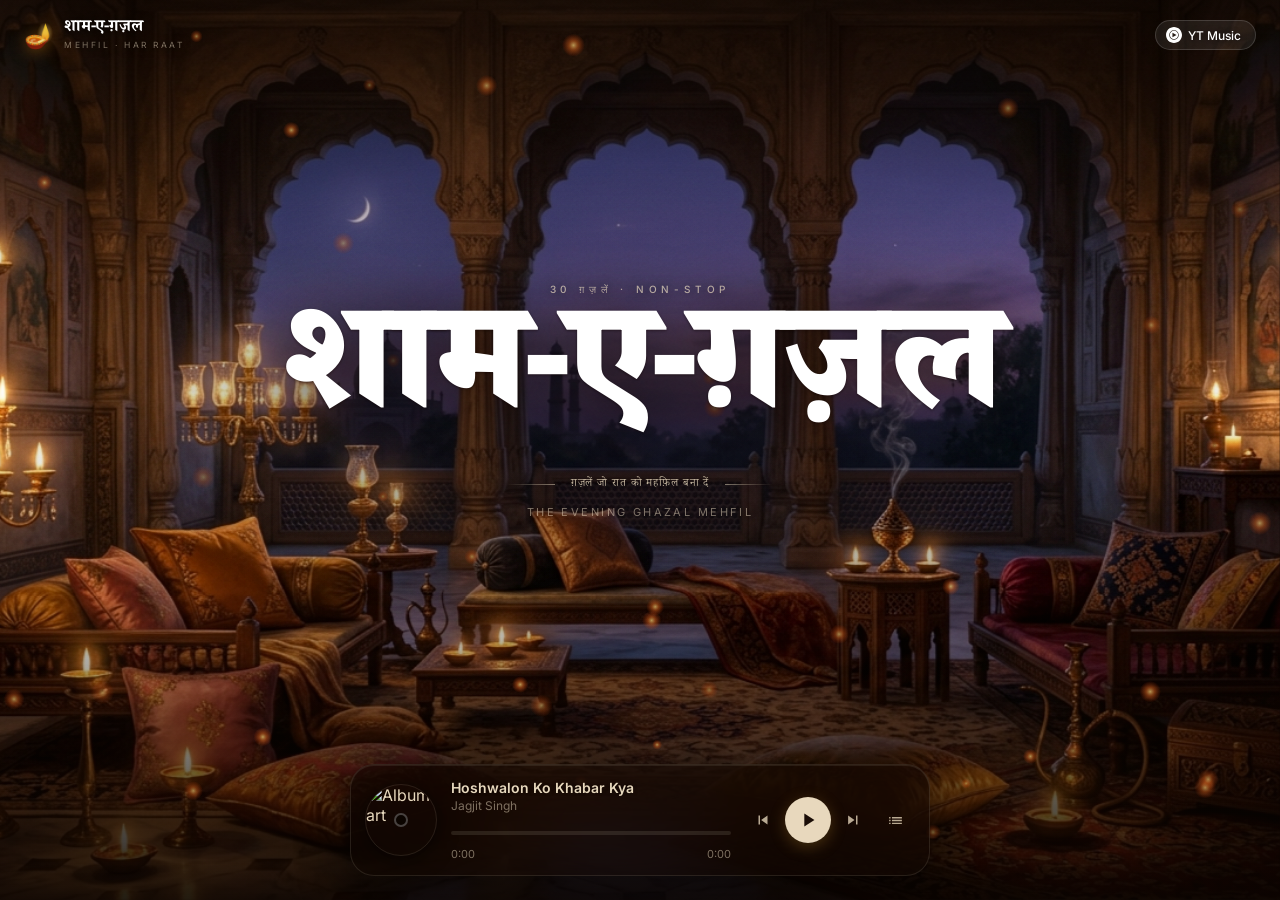
==== index.html @ 7f619c17 "first commit" ====
﻿<!DOCTYPE html>
<html lang="hi-IN" class="h-full">
<head>
  <meta charset="UTF-8" />
  <meta name="viewport" content="width=device-width, initial-scale=1.0" />
  <title>शाम-ए-ग़ज़ल — Ghazals That Turn the Night Into a Mehfil</title>
  <meta name="description" content="शाम-ए-ग़ज़ल — An intimate evening of ghazals by Jagjit Singh, Pankaj Udhas, Begum Akhtar, Nusrat Fateh Ali Khan and more. Free, no login, pure nostalgia." />
  <meta name="keywords" content="ghazal, hindi ghazal, jagjit singh, pankaj udhas, begum akhtar, nusrat fateh ali khan, hariharan, talat aziz, chitra singh, shaam e gazal, mehfil" />
  <meta name="robots" content="index, follow" />
  <meta property="og:title" content="शाम-ए-ग़ज़ल — Ghazals That Turn the Night Into a Mehfil" />
  <meta property="og:description" content="An intimate evening of ghazals by Jagjit Singh, Pankaj Udhas, Begum Akhtar, Nusrat Fateh Ali Khan and more." />
  <meta property="og:type" content="website" />
  <meta name="twitter:card" content="summary_large_image" />
  <link rel="preconnect" href="https://fonts.googleapis.com" />
  <link rel="preconnect" href="https://fonts.gstatic.com" crossorigin />
  <link href="https://fonts.googleapis.com/css2?family=Playfair+Display:ital,wght@0,400;0,700;0,900;1,400;1,700&family=Noto+Serif+Devanagari:wght@300;400;500;600;700;900&family=Inter:wght@300;400;500;600&display=swap" rel="stylesheet" />
  <link rel="stylesheet" href="style.css" />
</head>
<body>
  <div class="hero-bg" id="heroBg"></div>
  <svg class="grain-overlay" xmlns="http://www.w3.org/2000/svg" preserveAspectRatio="none" aria-hidden="true">
    <filter id="film-grain">
      <feTurbulence type="fractalNoise" baseFrequency="0.75" numOctaves="4" seed="12" stitchTiles="stitch" result="noise"/>
      <feColorMatrix in="noise" type="saturate" values="0" result="mono"/>
      <feComponentTransfer in="mono">
        <feFuncR type="discrete" tableValues="0.1 0.3 0.5 0.7 0.9"/>
        <feFuncG type="discrete" tableValues="0.1 0.3 0.5 0.7 0.9"/>
        <feFuncB type="discrete" tableValues="0.1 0.3 0.5 0.7 0.9"/>
      </feComponentTransfer>
    </filter>
    <rect width="100%" height="100%" filter="url(#film-grain)"/>
  </svg>
  <div class="vignette" aria-hidden="true"></div>
  <canvas id="diyas" aria-hidden="true"></canvas>

  <header class="site-header">
    <div class="header-left animate-rise">
      <div class="logo-icon" aria-hidden="true">🪔</div>
      <div class="logo-text">
        <span class="logo-title">शाम-ए-ग़ज़ल</span>
        <span class="logo-sub">mehfil · har raat</span>
      </div>
    </div>
    <div class="header-right animate-rise" style="animation-delay:100ms">
      <a href="https://music.youtube.com/search?q=gazal+hindi+songs" target="_blank" rel="noopener noreferrer" class="pill-btn" aria-label="Open on YouTube Music">
        <svg width="16" height="16" viewBox="0 0 24 24" fill="white" aria-hidden="true"><path d="M12 0C5.376 0 0 5.376 0 12s5.376 12 12 12 12-5.376 12-12S18.624 0 12 0zm0 19.104c-3.924 0-7.104-3.18-7.104-7.104S8.076 4.896 12 4.896s7.104 3.18 7.104 7.104-3.18 7.104-7.104 7.104zm0-13.332c-3.432 0-6.228 2.796-6.228 6.228S8.568 18.228 12 18.228s6.228-2.796 6.228-6.228S15.432 5.772 12 5.772zM9.684 15.54V8.46L15.816 12l-6.132 3.54z"/></svg>
        <span class="pill-label">YT Music</span>
      </a>
    </div>
  </header>

  <main class="hero-section" id="main">
    <div class="hero-content">
      <p class="track-badge animate-rise" style="animation-delay:160ms" id="trackBadge">30 ग़ज़लें · non-stop</p>
      <h1 class="hero-title animate-rise" style="animation-delay:260ms">शाम-ए-ग़ज़ल</h1>
      <div class="hero-divider animate-rise" style="animation-delay:360ms" aria-hidden="true">
        <span class="divider-line"></span>
        <span class="divider-text">ग़ज़लें जो रात को महफ़िल बना दें</span>
        <span class="divider-line"></span>
      </div>
      <p class="hero-sub animate-rise" style="animation-delay:440ms">The Evening Ghazal Mehfil</p>
    </div>
  </main>

  <div class="tracklist-panel" id="tracklistPanel" aria-hidden="true">
    <div class="tracklist-inner">
      <div class="tracklist-header">
        <p class="tracklist-title">ग़ज़लें</p>
        <p class="tracklist-count" id="tracklistCount">30 tracks</p>
      </div>
      <ul class="tracklist" id="tracklist" role="listbox" aria-label="Ghazal playlist"></ul>
    </div>
  </div>

  <div class="player-wrap">
    <div class="player-card" id="playerCard">
      <div class="vinyl-wrap" id="vinylWrap">
        <div class="vinyl" id="vinyl">
          <img id="albumArt" src="" alt="Album art" class="vinyl-art" />
          <div class="vinyl-hole" aria-hidden="true"></div>
        </div>
      </div>
      <div class="track-info">
        <p class="track-name" id="trackName">Loading…</p>
        <p class="track-artist" id="trackArtist">—</p>
        <div class="seek-wrap">
          <div class="seek-bar" id="seekBar" role="slider" aria-label="Seek" aria-valuemin="0" aria-valuemax="100" aria-valuenow="0" tabindex="0">
            <div class="seek-track">
              <div class="seek-fill" id="seekFill" style="width:0%"></div>
            </div>
            <div class="seek-thumb" id="seekThumb" style="left:0%"></div>
          </div>
          <div class="seek-times">
            <span id="currentTime">0:00</span>
            <span id="totalTime">0:00</span>
          </div>
        </div>
      </div>
      <div class="controls">
        <button id="prevBtn" class="ctrl-btn sm" aria-label="Previous ghazal">
          <svg width="18" height="18" viewBox="0 0 24 24" fill="currentColor"><path d="M6 6h2v12H6zm3.5 6 8.5 6V6z"/></svg>
        </button>
        <button id="playBtn" class="ctrl-btn lg" aria-label="Play" aria-pressed="false">
          <svg id="playIcon" width="22" height="22" viewBox="0 0 24 24" fill="currentColor"><path d="M8 5v14l11-7z"/></svg>
          <svg id="pauseIcon" width="22" height="22" viewBox="0 0 24 24" fill="currentColor" style="display:none"><path d="M6 19h4V5H6zm8-14v14h4V5z"/></svg>
        </button>
        <button id="nextBtn" class="ctrl-btn sm" aria-label="Next ghazal">
          <svg width="18" height="18" viewBox="0 0 24 24" fill="currentColor"><path d="M16 6h2v12h-2zm-2 6L5.5 6v12z"/></svg>
        </button>
        <button id="listBtn" class="ctrl-btn sm list-btn" aria-label="Toggle tracklist" aria-expanded="false">
          <svg width="17" height="17" viewBox="0 0 24 24" fill="currentColor"><path d="M3 13h2v-2H3v2zm0 4h2v-2H3v2zm0-8h2V7H3v2zm4 4h14v-2H7v2zm0 4h14v-2H7v2zM7 7v2h14V7H7z"/></svg>
        </button>
      </div>
    </div>
  </div>

  <div id="ytPlayer" style="display:none;position:absolute;width:1px;height:1px;opacity:0;pointer-events:none;"></div>

  <script src="app.js"></script>
  <script>
    var tag = document.createElement('script');
    tag.src = "https://www.youtube.com/iframe_api";
    var firstScriptTag = document.getElementsByTagName('script')[0];
    firstScriptTag.parentNode.insertBefore(tag, firstScriptTag);
  </script>
</body>
</html>
---- style.css ----
﻿/* ============================================================
   SHAAM-E-GAZAL — style.css
   A candlelit mehfil for ghazal lovers
   ============================================================ */

/* ── Root Tokens ─────────────────────────────────────────── */
:root {
  --dusk:        #100806;
  --dusk-mid:    #1a0d07;
  --amber:       #c8922a;
  --amber-soft:  rgba(200,146,42,0.85);
  --ember:       #e06820;
  --ember-glow:  rgba(224,104,32,0.6);
  --gold:        #f0c96a;
  --parchment:   rgba(245,230,200,0.9);
  --white-90:    rgba(255,240,210,0.90);
  --white-70:    rgba(255,240,210,0.70);
  --white-45:    rgba(255,240,210,0.45);
  --white-20:    rgba(255,240,210,0.20);
  --white-10:    rgba(255,240,210,0.10);
  --white-08:    rgba(255,240,210,0.08);
  --header-h:    72px;
  --player-h:    130px;
}

/* ── Reset ───────────────────────────────────────────────── */
*, *::before, *::after { box-sizing: border-box; margin: 0; padding: 0; }
html { height: 100%; font-size: 16px; -webkit-font-smoothing: antialiased; }
body {
  min-height: 100%;
  font-family: 'Inter', system-ui, sans-serif;
  background: var(--dusk);
  color: var(--white-90);
  overflow-x: hidden;
  overscroll-behavior: none;
}

/* ── Background & Layers ─────────────────────────────────── */
.hero-bg {
  position: fixed; inset: 0; z-index: -30;
  background: url('bg.jpg') center center / cover no-repeat;
  transition: background-image 0.8s ease;
}

.grain-overlay {
  position: fixed; inset: 0; z-index: -26;
  width: 100%; height: 100%;
  opacity: 0.09;
  mix-blend-mode: soft-light;
  pointer-events: none;
}

.vignette {
  position: fixed; inset: 0; z-index: -20;
  pointer-events: none;
  background:
    linear-gradient(to bottom, rgba(10,4,1,0.65) 0%, rgba(10,4,1,0) 35%),
    linear-gradient(to top,    rgba(10,4,1,0.90) 0%, rgba(10,4,1,0.30) 28%, rgba(10,4,1,0) 55%);
}

/* ── Diya Particle Canvas ────────────────────────────────── */
#diyas {
  position: fixed; inset: 0; z-index: -15;
  pointer-events: none;
}

/* ── Animations ─────────────────────────────────────────── */
@keyframes rise {
  from { opacity: 0; transform: translateY(18px); }
  to   { opacity: 1; transform: translateY(0); }
}
@keyframes spin {
  to { transform: rotate(360deg); }
}
@keyframes pulse-glow {
  0%, 100% { box-shadow: 0 0 0 0 var(--ember-glow); }
  50%       { box-shadow: 0 0 0 8px transparent; }
}
@keyframes beacon {
  0%, 100% { transform: scale(1); opacity: 0.7; }
  50%       { transform: scale(2.2); opacity: 0; }
}
@keyframes slide-up {
  from { transform: translateY(100%); opacity: 0; }
  to   { transform: translateY(0);    opacity: 1; }
}

.animate-rise {
  opacity: 0;
  animation: rise 0.7s cubic-bezier(0.22, 0.61, 0.36, 1) forwards;
}

/* ── Header ──────────────────────────────────────────────── */
.site-header {
  position: fixed;
  inset-inline: 0; top: 0;
  z-index: 30;
  display: flex;
  align-items: center;
  justify-content: space-between;
  gap: 12px;
  padding: 20px 24px;
  pointer-events: none;
}
.site-header > * { pointer-events: auto; }

.header-left {
  display: flex;
  align-items: center;
  gap: 10px;
}

.logo-icon {
  font-size: 24px;
  filter: drop-shadow(0 2px 8px rgba(200,120,20,0.6));
  animation: none;
}

.logo-text {
  display: flex;
  flex-direction: column;
  line-height: 1;
}

.logo-title {
  font-family: 'Noto Serif Devanagari', serif;
  font-size: 17px;
  font-weight: 700;
  color: #fff;
  text-shadow: 0 1px 10px rgba(10,4,1,0.9);
  letter-spacing: -0.01em;
}

.logo-sub {
  margin-top: 4px;
  font-size: 8.5px;
  font-weight: 400;
  letter-spacing: 0.3em;
  text-transform: uppercase;
  color: var(--white-45);
  text-shadow: 0 1px 10px rgba(10,4,1,0.9);
}

.header-right {
  display: flex;
  align-items: center;
  gap: 8px;
}

.pill-btn {
  display: inline-flex;
  align-items: center;
  gap: 6px;
  padding: 6px 14px 6px 10px;
  border-radius: 999px;
  font-size: 12px;
  font-weight: 500;
  color: #fff;
  text-decoration: none;
  background: rgba(255,255,255,0.08);
  border: 1px solid rgba(255,255,255,0.15);
  backdrop-filter: blur(12px);
  transition: opacity 0.2s, transform 0.15s;
  white-space: nowrap;
  text-shadow: 0 1px 6px rgba(10,4,1,0.6);
}
.pill-btn:hover  { opacity: 0.8; }
.pill-btn:active { transform: scale(0.95); }
.pill-label { display: none; }

@media (min-width: 480px) { .pill-label { display: inline; } }

/* ── Hero Section ────────────────────────────────────────── */
.hero-section {
  position: relative;
  min-height: 100dvh;
  display: flex;
  align-items: center;
  justify-content: center;
  padding: calc(var(--header-h) + 20px) 24px calc(var(--player-h) + 60px);
}

.hero-content {
  display: flex;
  flex-direction: column;
  align-items: center;
  text-align: center;
  position: relative;
}

/* Radial glow behind text */
.hero-content::before {
  content: '';
  position: absolute;
  inset: -50% -40%;
  background: radial-gradient(closest-side, rgba(10,4,1,0.55) 0%, rgba(10,4,1,0.30) 45%, transparent 100%);
  pointer-events: none;
  z-index: -1;
}

.track-badge {
  font-size: 10px;
  font-weight: 500;
  letter-spacing: 0.48em;
  text-transform: uppercase;
  color: var(--white-70);
  text-shadow: 0 1px 12px rgba(10,4,1,0.85);
}

.hero-title {
  font-family: 'Noto Serif Devanagari', serif;
  font-size: clamp(3.2rem, 13vw, 9.5rem);
  font-weight: 900;
  line-height: 0.92;
  letter-spacing: -0.02em;
  color: #fff;
  margin-top: 18px;
  text-shadow:
    0 2px 60px rgba(20,8,2,0.65),
    0 1px 3px rgba(20,8,2,0.5);
}

.hero-divider {
  display: flex;
  align-items: center;
  gap: 16px;
  margin-top: 22px;
}
.divider-line {
  display: block;
  width: 48px; height: 1px;
  background: linear-gradient(to right, transparent, var(--white-45));
}
.divider-line:last-child {
  background: linear-gradient(to left, transparent, var(--white-45));
}
.divider-text {
  font-family: 'Noto Serif Devanagari', serif;
  font-size: 11px;
  letter-spacing: 0.08em;
  color: var(--white-70);
  text-shadow: 0 1px 12px rgba(10,4,1,0.85);
  white-space: nowrap;
}

.hero-sub {
  margin-top: 12px;
  font-size: 11px;
  font-weight: 400;
  letter-spacing: 0.22em;
  text-transform: uppercase;
  color: var(--white-45);
  text-shadow: 0 1px 10px rgba(10,4,1,0.8);
}

/* ── Tracklist Panel ─────────────────────────────────────── */
.tracklist-panel {
  position: fixed;
  inset-inline: 0;
  bottom: calc(var(--player-h) + 16px);
  z-index: 20;
  display: flex;
  justify-content: center;
  padding: 0 12px;
  pointer-events: none;
  opacity: 0;
  transform: translateY(24px);
  transition: opacity 0.35s cubic-bezier(0.22,0.61,0.36,1),
              transform 0.35s cubic-bezier(0.22,0.61,0.36,1);
}
.tracklist-panel.open {
  opacity: 1;
  transform: translateY(0);
  pointer-events: auto;
}

.tracklist-inner {
  width: 100%;
  max-width: 600px;
  border-radius: 20px;
  background: rgba(16,8,4,0.70);
  border: 1px solid var(--white-10);
  backdrop-filter: blur(28px) saturate(1.5);
  box-shadow:
    0 -4px 60px rgba(0,0,0,0.55),
    inset 0 1px 0 rgba(255,255,255,0.06);
  overflow: hidden;
  max-height: min(50vh, 380px);
  display: flex;
  flex-direction: column;
}

.tracklist-header {
  display: flex;
  align-items: center;
  justify-content: space-between;
  padding: 14px 18px 10px;
  flex-shrink: 0;
}
.tracklist-title {
  font-family: 'Noto Serif Devanagari', serif;
  font-size: 14px;
  font-weight: 600;
  color: var(--amber);
}
.tracklist-count {
  font-size: 11px;
  color: var(--white-45);
  tabular-nums: all;
}

.tracklist {
  list-style: none;
  overflow-y: auto;
  padding: 0 8px 10px;
  scrollbar-width: thin;
  scrollbar-color: var(--white-10) transparent;
}
.tracklist::-webkit-scrollbar { width: 4px; }
.tracklist::-webkit-scrollbar-track { background: transparent; }
.tracklist::-webkit-scrollbar-thumb { background: var(--white-20); border-radius: 4px; }

.tracklist li button {
  width: 100%;
  display: flex;
  align-items: center;
  gap: 12px;
  padding: 9px 10px;
  border: none;
  background: transparent;
  cursor: pointer;
  border-radius: 12px;
  text-align: left;
  transition: background 0.18s;
  color: inherit;
}
.tracklist li button:hover { background: var(--white-08); }
.tracklist li button.active {
  background: rgba(200,146,42,0.12);
}

.tl-num {
  width: 24px;
  font-size: 11px;
  color: var(--white-45);
  tabular-nums: all;
  text-align: center;
  flex-shrink: 0;
}

.tl-bars {
  display: flex;
  align-items: flex-end;
  gap: 2px;
  height: 14px;
  width: 24px;
  justify-content: center;
  flex-shrink: 0;
}
.tl-bar {
  width: 3px;
  border-radius: 2px;
  background: var(--amber);
  transition: height 0.2s;
}

.tl-thumb {
  width: 42px; height: 42px;
  border-radius: 8px;
  object-fit: cover;
  flex-shrink: 0;
  ring: 1px solid var(--white-10);
  border: 1px solid var(--white-10);
}

.tl-info { flex: 1; min-width: 0; }
.tl-name {
  display: block;
  font-size: 13px;
  font-weight: 500;
  color: var(--white-90);
  white-space: nowrap;
  overflow: hidden;
  text-overflow: ellipsis;
  transition: color 0.2s;
}
.tl-artist {
  display: block;
  font-size: 11px;
  color: var(--white-45);
  white-space: nowrap;
  overflow: hidden;
  text-overflow: ellipsis;
  margin-top: 2px;
}
button.active .tl-name { color: var(--amber-soft); }

/* ── Player ──────────────────────────────────────────────── */
.player-wrap {
  position: fixed;
  inset-inline: 0; bottom: 0;
  z-index: 25;
  display: flex;
  justify-content: center;
  padding: 0 12px 24px;
}

.player-card {
  width: 100%;
  max-width: 580px;
  display: flex;
  align-items: center;
  gap: 14px;
  padding: 14px 16px 14px 14px;
  border-radius: 24px;
  background: rgba(16,8,4,0.55);
  border: 1px solid var(--white-10);
  backdrop-filter: blur(32px) saturate(1.6);
  box-shadow:
    0 8px 48px rgba(0,0,0,0.55),
    inset 0 1px 0 rgba(255,240,210,0.08);
}

/* ── Vinyl ───────────────────────────────────────────────── */
.vinyl-wrap {
  flex-shrink: 0;
  width: 72px; height: 72px;
  position: relative;
}
.vinyl {
  width: 100%; height: 100%;
  border-radius: 50%;
  overflow: hidden;
  box-shadow: 0 4px 20px rgba(0,0,0,0.6);
  border: 1px solid var(--white-10);
  animation: spin 10s linear infinite;
  animation-play-state: paused;
  position: relative;
}
.vinyl.playing { animation-play-state: running; }
.vinyl-art {
  width: 100%; height: 100%;
  object-fit: cover;
  display: block;
}
.vinyl-hole {
  position: absolute;
  inset: 50%; transform: translate(-50%,-50%);
  width: 14px; height: 14px;
  border-radius: 50%;
  background: rgba(10,4,1,0.75);
  border: 2px solid rgba(255,255,255,0.25);
  transform: translate(-50%,-50%);
}

/* ── Track Info ──────────────────────────────────────────── */
.track-info {
  flex: 1;
  min-width: 0;
}

.track-name {
  font-size: 14px;
  font-weight: 600;
  color: var(--white-90);
  white-space: nowrap;
  overflow: hidden;
  text-overflow: ellipsis;
  text-shadow: 0 1px 4px rgba(0,0,0,0.4);
}

.track-artist {
  font-size: 12px;
  color: var(--white-45);
  margin-top: 2px;
  white-space: nowrap;
  overflow: hidden;
  text-overflow: ellipsis;
}

/* Seek bar */
.seek-wrap { margin-top: 10px; }
.seek-bar {
  position: relative;
  height: 20px;
  display: flex;
  align-items: center;
  cursor: pointer;
}
.seek-track {
  position: absolute;
  inset-inline: 0;
  height: 4px;
  border-radius: 4px;
  background: var(--white-10);
  overflow: hidden;
}
.seek-fill {
  height: 100%;
  border-radius: 4px;
  background: linear-gradient(to right, var(--amber), var(--gold));
  transition: width 0.3s linear;
}
.seek-thumb {
  position: absolute;
  top: 50%;
  transform: translate(-50%, -50%);
  width: 12px; height: 12px;
  border-radius: 50%;
  background: var(--gold);
  box-shadow: 0 0 6px var(--ember-glow);
  opacity: 0;
  transition: opacity 0.15s, left 0.3s linear;
  pointer-events: none;
}
.seek-bar:hover .seek-thumb,
.seek-bar:focus-visible .seek-thumb { opacity: 1; }
.seek-times {
  display: flex;
  justify-content: space-between;
  margin-top: 4px;
  font-size: 11px;
  color: var(--white-45);
  tabular-nums: all;
}

/* ── Controls ────────────────────────────────────────────── */
.controls {
  display: flex;
  align-items: center;
  gap: 4px;
  flex-shrink: 0;
}

.ctrl-btn {
  border: none;
  background: transparent;
  color: var(--white-70);
  cursor: pointer;
  display: grid;
  place-items: center;
  border-radius: 50%;
  transition: background 0.15s, color 0.15s, transform 0.12s;
  flex-shrink: 0;
}
.ctrl-btn:hover { background: var(--white-10); color: #fff; }
.ctrl-btn:active { transform: scale(0.91); }

.ctrl-btn.sm { width: 36px; height: 36px; }
.ctrl-btn.lg {
  width: 46px; height: 46px;
  background: var(--white-90);
  color: #1a0d07;
  box-shadow: 0 4px 16px rgba(200,146,42,0.30);
}
.ctrl-btn.lg:hover { background: #fff; }

.list-btn { margin-left: 2px; }

/* ── Scrollbar (global) ──────────────────────────────────── */
* { scrollbar-width: thin; scrollbar-color: var(--white-10) transparent; }
*::-webkit-scrollbar { width: 4px; height: 4px; }
*::-webkit-scrollbar-thumb { background: var(--white-20); border-radius: 4px; }

/* ── Focus Styles ────────────────────────────────────────── */
:focus-visible {
  outline: 2px solid var(--amber);
  outline-offset: 2px;
}

/* ── Responsive ──────────────────────────────────────────── */
@media (max-width: 480px) {
  .hero-title { font-size: clamp(3rem, 18vw, 5.5rem); }
  .divider-text { font-size: 9.5px; letter-spacing: 0.04em; }
  .vinyl-wrap { width: 60px; height: 60px; }
  .player-card { padding: 10px 12px; gap: 10px; }
  .track-name { font-size: 13px; }
}
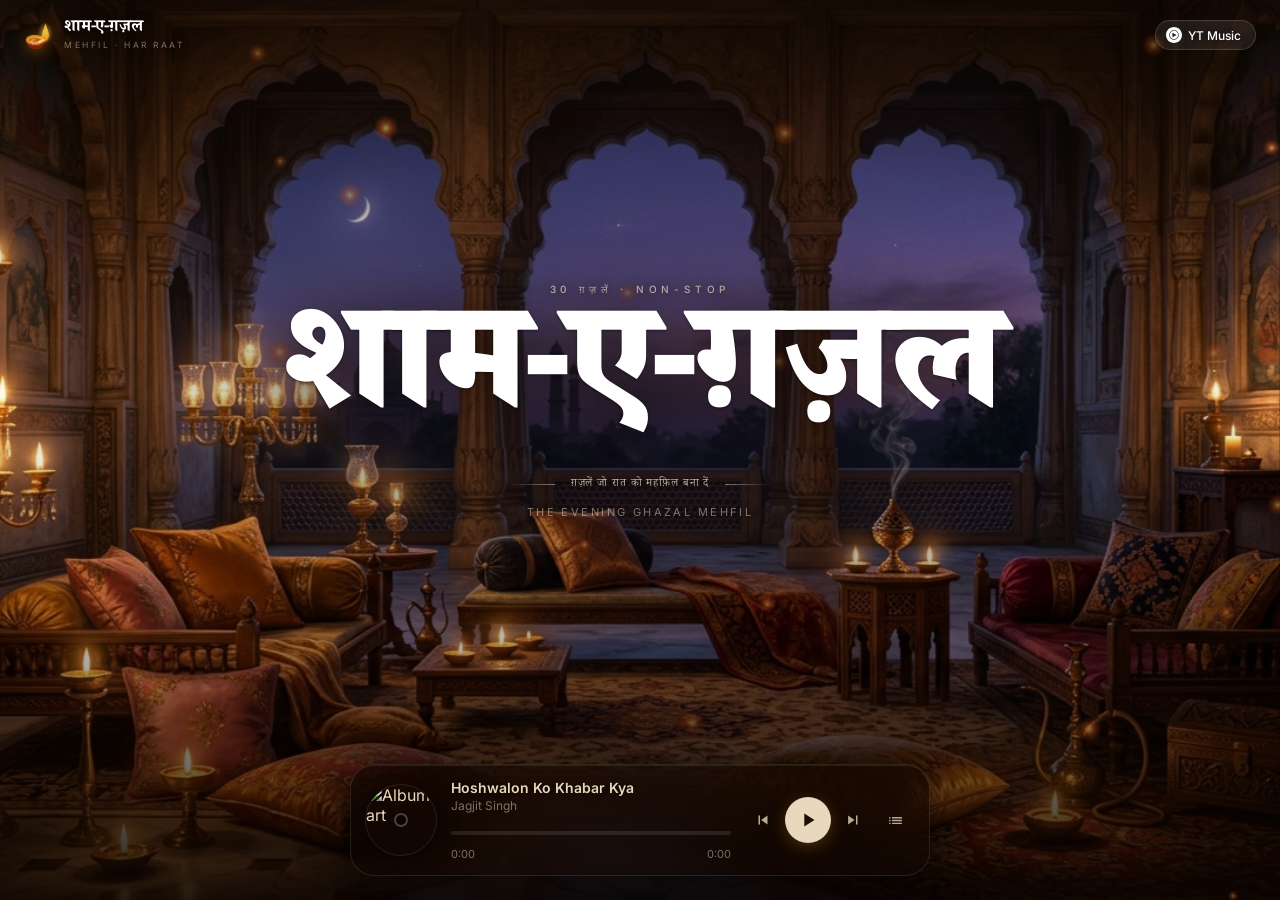
==== commit 1839ded0: "updated" ====
--- a/index.html
+++ b/index.html
@@ -114,7 +114,7 @@
     </div>
   </div>
 
-  <div id="ytPlayer" style="display:none;position:absolute;width:1px;height:1px;opacity:0;pointer-events:none;"></div>
+  <div id="ytPlayer" style="position:fixed;bottom:0;left:0;width:1px;height:1px;opacity:0;pointer-events:none;overflow:hidden;"></div>
 
   <script src="app.js"></script>
   <script>
@@ -125,3 +125,4 @@
   </script>
 </body>
 </html>
+
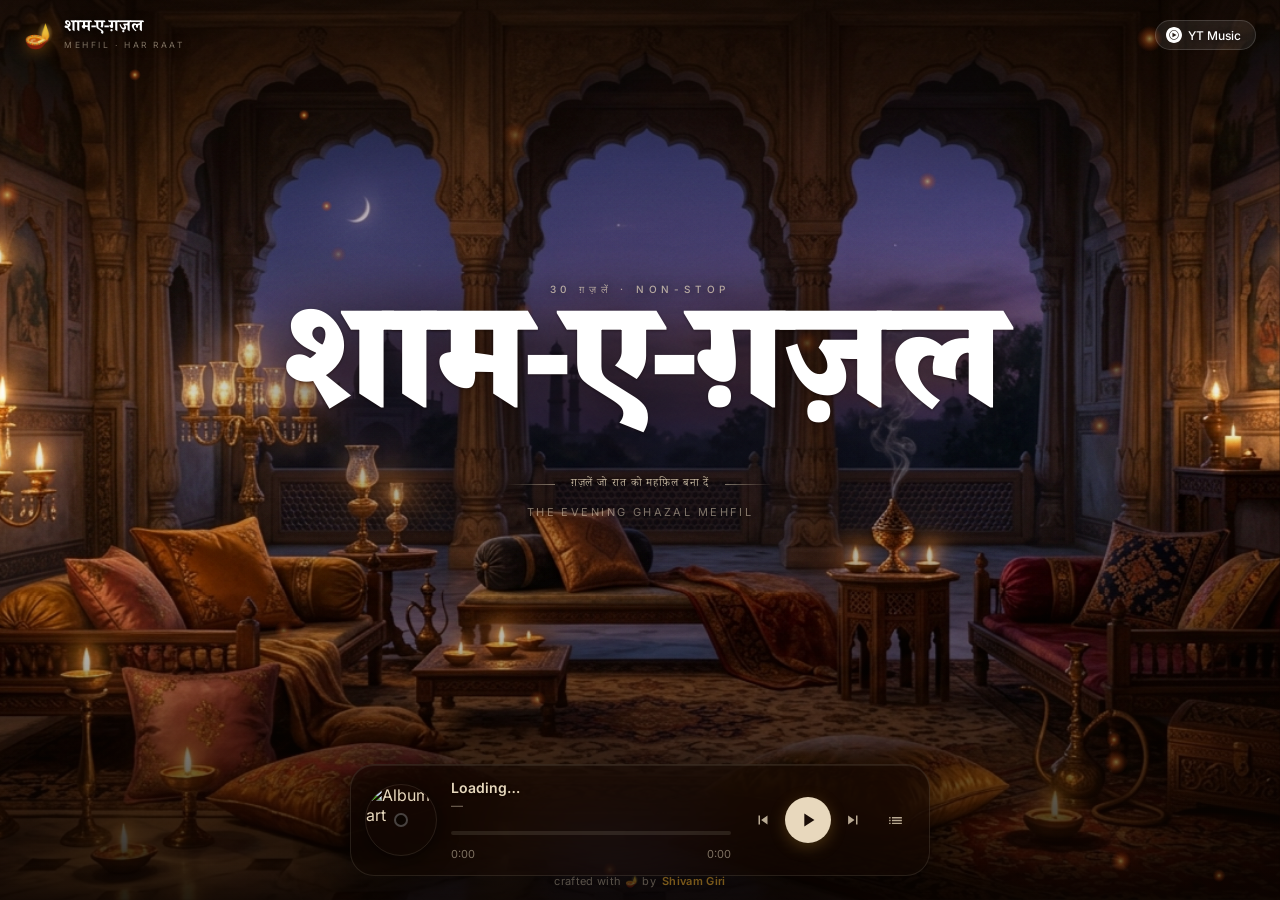
==== commit e9eb1617: "issue fixed" ====
--- a/index.html
+++ b/index.html
@@ -3,11 +3,11 @@
 <head>
   <meta charset="UTF-8" />
   <meta name="viewport" content="width=device-width, initial-scale=1.0" />
-  <title>शाम-ए-ग़ज़ल — Ghazals That Turn the Night Into a Mehfil</title>
-  <meta name="description" content="शाम-ए-ग़ज़ल — An intimate evening of ghazals by Jagjit Singh, Pankaj Udhas, Begum Akhtar, Nusrat Fateh Ali Khan and more. Free, no login, pure nostalgia." />
+  <title>Shaam-e-Gazal - Ghazals That Turn the Night Into a Mehfil</title>
+  <meta name="description" content="Shaam-e-Gazal - An intimate evening of ghazals by Jagjit Singh, Pankaj Udhas, Begum Akhtar, Nusrat Fateh Ali Khan and more. Free, no login, pure nostalgia." />
   <meta name="keywords" content="ghazal, hindi ghazal, jagjit singh, pankaj udhas, begum akhtar, nusrat fateh ali khan, hariharan, talat aziz, chitra singh, shaam e gazal, mehfil" />
   <meta name="robots" content="index, follow" />
-  <meta property="og:title" content="शाम-ए-ग़ज़ल — Ghazals That Turn the Night Into a Mehfil" />
+  <meta property="og:title" content="Shaam-e-Gazal - Ghazals That Turn the Night Into a Mehfil" />
   <meta property="og:description" content="An intimate evening of ghazals by Jagjit Singh, Pankaj Udhas, Begum Akhtar, Nusrat Fateh Ali Khan and more." />
   <meta property="og:type" content="website" />
   <meta name="twitter:card" content="summary_large_image" />
@@ -114,15 +114,27 @@
     </div>
   </div>
 
-  <div id="ytPlayer" style="position:fixed;bottom:0;left:0;width:1px;height:1px;opacity:0;pointer-events:none;overflow:hidden;"></div>
+  <!--
+    ytPlayer: must NOT be display:none (YouTube won't mount).
+    Use a real size hidden off-screen. 200x112 = standard 16:9 minimum.
+  -->
+  <div
+    id="ytPlayer"
+    style="position:fixed;top:-9999px;left:-9999px;width:200px;height:112px;pointer-events:none;"
+    aria-hidden="true"
+  ></div>
 
+  <!-- Creator credit -->
+  <footer class="creator-footer" aria-label="Creator credit">
+    <span>crafted with 🪔 by</span>
+    <a href="https://github.com/shivam-giri" target="_blank" rel="noopener noreferrer" class="creator-name">Shivam Giri</a>
+  </footer>
+  <!-- Load app.js first so onYouTubeIframeAPIReady is defined BEFORE YouTube API fires -->
   <script src="app.js"></script>
-  <script>
-    var tag = document.createElement('script');
-    tag.src = "https://www.youtube.com/iframe_api";
-    var firstScriptTag = document.getElementsByTagName('script')[0];
-    firstScriptTag.parentNode.insertBefore(tag, firstScriptTag);
-  </script>
+  <!-- YouTube API loads last — callback already defined above -->
+  <script src="https://www.youtube.com/iframe_api"></script>
 </body>
 </html>
 
+
+
--- a/style.css
+++ b/style.css
@@ -576,3 +576,34 @@
   .player-card { padding: 10px 12px; gap: 10px; }
   .track-name { font-size: 13px; }
 }
+
+/* ── Creator Footer ──────────────────────────────────────── */
+.creator-footer {
+  position: fixed;
+  bottom: 12px;
+  left: 50%;
+  transform: translateX(-50%);
+  z-index: 15;
+  display: flex;
+  align-items: center;
+  gap: 6px;
+  font-size: 11px;
+  color: var(--white-45);
+  white-space: nowrap;
+  pointer-events: none;
+  letter-spacing: 0.03em;
+  text-shadow: 0 1px 6px rgba(0,0,0,0.6);
+  /* sits above bg, below player */
+}
+
+.creator-name {
+  font-weight: 600;
+  color: var(--amber-soft);
+  text-decoration: none;
+  pointer-events: auto;
+  transition: color 0.2s, opacity 0.2s;
+}
+.creator-name:hover {
+  color: var(--gold);
+  opacity: 1;
+}
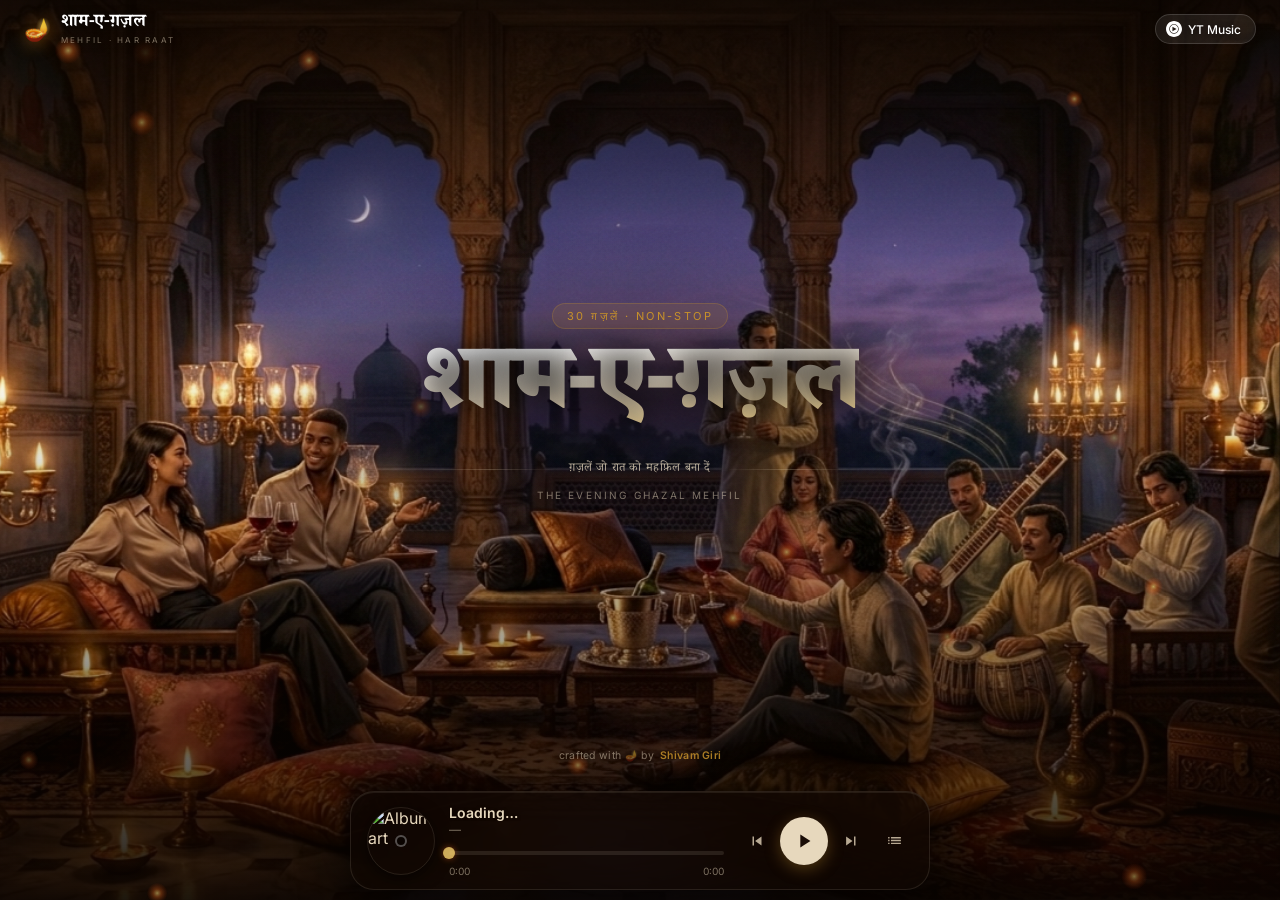
==== commit 55e0e1e8: "mobile frinedly" ====
--- a/index.html
+++ b/index.html
@@ -2,7 +2,7 @@
 <html lang="hi-IN" class="h-full">
 <head>
   <meta charset="UTF-8" />
-  <meta name="viewport" content="width=device-width, initial-scale=1.0" />
+  <meta name="viewport" content="width=device-width, initial-scale=1.0, viewport-fit=cover" />
   <title>Shaam-e-Gazal - Ghazals That Turn the Night Into a Mehfil</title>
   <meta name="description" content="Shaam-e-Gazal - An intimate evening of ghazals by Jagjit Singh, Pankaj Udhas, Begum Akhtar, Nusrat Fateh Ali Khan and more. Free, no login, pure nostalgia." />
   <meta name="keywords" content="ghazal, hindi ghazal, jagjit singh, pankaj udhas, begum akhtar, nusrat fateh ali khan, hariharan, talat aziz, chitra singh, shaam e gazal, mehfil" />
@@ -138,3 +138,4 @@
 
 
 
+
--- a/style.css
+++ b/style.css
@@ -1,6 +1,7 @@
 ﻿/* ============================================================
    SHAAM-E-GAZAL — style.css
    A candlelit mehfil for ghazal lovers
+   Mobile-First & Fully Responsive Design System
    ============================================================ */
 
 /* ── Root Tokens ─────────────────────────────────────────── */
@@ -19,26 +20,45 @@
   --white-20:    rgba(255,240,210,0.20);
   --white-10:    rgba(255,240,210,0.10);
   --white-08:    rgba(255,240,210,0.08);
-  --header-h:    72px;
-  --player-h:    130px;
-}
-
-/* ── Reset ───────────────────────────────────────────────── */
-*, *::before, *::after { box-sizing: border-box; margin: 0; padding: 0; }
-html { height: 100%; font-size: 16px; -webkit-font-smoothing: antialiased; }
+
+  --header-h:    68px;
+  --player-h:    128px;
+
+  --safe-top:    env(safe-area-inset-top, 0px);
+  --safe-bottom: env(safe-area-inset-bottom, 0px);
+  --safe-left:   env(safe-area-inset-left, 0px);
+  --safe-right:  env(safe-area-inset-right, 0px);
+}
+
+/* ── Reset & Base ────────────────────────────────────────── */
+*, *::before, *::after {
+  box-sizing: border-box;
+  margin: 0;
+  padding: 0;
+  -webkit-tap-highlight-color: transparent;
+}
+
+html {
+  height: 100%;
+  font-size: 16px;
+  -webkit-font-smoothing: antialiased;
+  -moz-osx-font-smoothing: grayscale;
+}
+
 body {
   min-height: 100%;
-  font-family: 'Inter', system-ui, sans-serif;
+  min-height: 100dvh;
+  font-family: 'Inter', system-ui, -apple-system, BlinkMacSystemFont, "Segoe UI", Roboto, sans-serif;
   background: var(--dusk);
   color: var(--white-90);
   overflow-x: hidden;
-  overscroll-behavior: none;
-}
-
-/* ── Background & Layers ─────────────────────────────────── */
+  overscroll-behavior-y: none;
+}
+
+/* ── Background & Atmospheric Layers ─────────────────────── */
 .hero-bg {
   position: fixed; inset: 0; z-index: -30;
-  background: url('bg.jpg') center center / cover no-repeat;
+  background: url('new-bg.png') center center / cover no-repeat;
   transition: background-image 0.8s ease;
 }
 
@@ -54,8 +74,8 @@
   position: fixed; inset: 0; z-index: -20;
   pointer-events: none;
   background:
-    linear-gradient(to bottom, rgba(10,4,1,0.65) 0%, rgba(10,4,1,0) 35%),
-    linear-gradient(to top,    rgba(10,4,1,0.90) 0%, rgba(10,4,1,0.30) 28%, rgba(10,4,1,0) 55%);
+    linear-gradient(to bottom, rgba(10,4,1,0.75) 0%, rgba(10,4,1,0) 35%),
+    linear-gradient(to top,    rgba(10,4,1,0.92) 0%, rgba(10,4,1,0.35) 30%, rgba(10,4,1,0) 60%);
 }
 
 /* ── Diya Particle Canvas ────────────────────────────────── */
@@ -64,7 +84,7 @@
   pointer-events: none;
 }
 
-/* ── Animations ─────────────────────────────────────────── */
+/* ── Keyframes ───────────────────────────────────────────── */
 @keyframes rise {
   from { opacity: 0; transform: translateY(18px); }
   to   { opacity: 1; transform: translateY(0); }
@@ -72,18 +92,6 @@
 @keyframes spin {
   to { transform: rotate(360deg); }
 }
-@keyframes pulse-glow {
-  0%, 100% { box-shadow: 0 0 0 0 var(--ember-glow); }
-  50%       { box-shadow: 0 0 0 8px transparent; }
-}
-@keyframes beacon {
-  0%, 100% { transform: scale(1); opacity: 0.7; }
-  50%       { transform: scale(2.2); opacity: 0; }
-}
-@keyframes slide-up {
-  from { transform: translateY(100%); opacity: 0; }
-  to   { transform: translateY(0);    opacity: 1; }
-}
 
 .animate-rise {
   opacity: 0;
@@ -93,13 +101,14 @@
 /* ── Header ──────────────────────────────────────────────── */
 .site-header {
   position: fixed;
-  inset-inline: 0; top: 0;
+  inset-inline: 0;
+  top: 0;
   z-index: 30;
   display: flex;
   align-items: center;
   justify-content: space-between;
   gap: 12px;
-  padding: 20px 24px;
+  padding: calc(14px + var(--safe-top)) calc(16px + var(--safe-right)) 12px calc(16px + var(--safe-left));
   pointer-events: none;
 }
 .site-header > * { pointer-events: auto; }
@@ -111,20 +120,19 @@
 }
 
 .logo-icon {
-  font-size: 24px;
+  font-size: 22px;
   filter: drop-shadow(0 2px 8px rgba(200,120,20,0.6));
-  animation: none;
 }
 
 .logo-text {
   display: flex;
   flex-direction: column;
-  line-height: 1;
+  line-height: 1.1;
 }
 
 .logo-title {
   font-family: 'Noto Serif Devanagari', serif;
-  font-size: 17px;
+  font-size: 16px;
   font-weight: 700;
   color: #fff;
   text-shadow: 0 1px 10px rgba(10,4,1,0.9);
@@ -132,10 +140,10 @@
 }
 
 .logo-sub {
-  margin-top: 4px;
-  font-size: 8.5px;
+  margin-top: 2px;
+  font-size: 8px;
   font-weight: 400;
-  letter-spacing: 0.3em;
+  letter-spacing: 0.28em;
   text-transform: uppercase;
   color: var(--white-45);
   text-shadow: 0 1px 10px rgba(10,4,1,0.9);
@@ -160,24 +168,31 @@
   background: rgba(255,255,255,0.08);
   border: 1px solid rgba(255,255,255,0.15);
   backdrop-filter: blur(12px);
+  -webkit-backdrop-filter: blur(12px);
   transition: opacity 0.2s, transform 0.15s;
   white-space: nowrap;
+  touch-action: manipulation;
   text-shadow: 0 1px 6px rgba(10,4,1,0.6);
 }
-.pill-btn:hover  { opacity: 0.8; }
+.pill-btn:hover  { opacity: 0.85; }
 .pill-btn:active { transform: scale(0.95); }
 .pill-label { display: none; }
 
-@media (min-width: 480px) { .pill-label { display: inline; } }
+@media (min-width: 480px) {
+  .pill-label { display: inline; }
+  .logo-title { font-size: 18px; }
+  .site-header { padding-inline: calc(24px + var(--safe-right)); }
+}
 
 /* ── Hero Section ────────────────────────────────────────── */
 .hero-section {
   position: relative;
+  min-height: 100vh;
   min-height: 100dvh;
   display: flex;
   align-items: center;
   justify-content: center;
-  padding: calc(var(--header-h) + 20px) 24px calc(var(--player-h) + 60px);
+  padding: calc(var(--header-h) + 12px + var(--safe-top)) 16px calc(var(--player-h) + 40px + var(--safe-bottom));
 }
 
 .hero-content {
@@ -192,60 +207,68 @@
 .hero-content::before {
   content: '';
   position: absolute;
-  inset: -50% -40%;
-  background: radial-gradient(closest-side, rgba(10,4,1,0.55) 0%, rgba(10,4,1,0.30) 45%, transparent 100%);
+  inset: -40% -30%;
+  background: radial-gradient(closest-side, rgba(10,4,1,0.60) 0%, rgba(10,4,1,0.30) 50%, transparent 100%);
   pointer-events: none;
   z-index: -1;
 }
 
 .track-badge {
-  font-size: 10px;
-  font-weight: 500;
-  letter-spacing: 0.48em;
+  font-size: 11px;
+  letter-spacing: 0.22em;
   text-transform: uppercase;
-  color: var(--white-70);
-  text-shadow: 0 1px 12px rgba(10,4,1,0.85);
+  color: var(--amber);
+  background: rgba(200,146,42,0.12);
+  border: 1px solid rgba(200,146,42,0.25);
+  padding: 5px 14px;
+  border-radius: 999px;
+  margin-bottom: 16px;
+  backdrop-filter: blur(8px);
+  -webkit-backdrop-filter: blur(8px);
+  white-space: nowrap;
 }
 
 .hero-title {
   font-family: 'Noto Serif Devanagari', serif;
-  font-size: clamp(3.2rem, 13vw, 9.5rem);
+  font-size: clamp(2.4rem, 13vw, 5.8rem);
   font-weight: 900;
-  line-height: 0.92;
+  line-height: 1.05;
   letter-spacing: -0.02em;
-  color: #fff;
+  background: linear-gradient(175deg, #fff 10%, var(--parchment) 50%, var(--gold) 100%);
+  -webkit-background-clip: text;
+  -webkit-text-fill-color: transparent;
+  background-clip: text;
+  text-shadow: 0 4px 30px rgba(0,0,0,0.8);
+  word-break: keep-all;
+}
+
+.hero-divider {
+  display: flex;
+  align-items: center;
+  gap: 12px;
   margin-top: 18px;
-  text-shadow:
-    0 2px 60px rgba(20,8,2,0.65),
-    0 1px 3px rgba(20,8,2,0.5);
-}
-
-.hero-divider {
-  display: flex;
-  align-items: center;
-  gap: 16px;
-  margin-top: 22px;
-}
+  width: 100%;
+  max-width: 440px;
+}
+
 .divider-line {
-  display: block;
-  width: 48px; height: 1px;
-  background: linear-gradient(to right, transparent, var(--white-45));
-}
-.divider-line:last-child {
-  background: linear-gradient(to left, transparent, var(--white-45));
-}
+  flex: 1;
+  height: 1px;
+  background: linear-gradient(to right, transparent, var(--white-20), transparent);
+}
+
 .divider-text {
   font-family: 'Noto Serif Devanagari', serif;
-  font-size: 11px;
-  letter-spacing: 0.08em;
+  font-size: clamp(9px, 2.5vw, 12px);
   color: var(--white-70);
-  text-shadow: 0 1px 12px rgba(10,4,1,0.85);
-  white-space: nowrap;
+  white-space: nowrap;
+  letter-spacing: 0.05em;
+  text-shadow: 0 1px 8px rgba(10,4,1,0.9);
 }
 
 .hero-sub {
-  margin-top: 12px;
-  font-size: 11px;
+  margin-top: 10px;
+  font-size: 10px;
   font-weight: 400;
   letter-spacing: 0.22em;
   text-transform: uppercase;
@@ -257,11 +280,11 @@
 .tracklist-panel {
   position: fixed;
   inset-inline: 0;
-  bottom: calc(var(--player-h) + 16px);
+  bottom: calc(var(--player-h) + 12px + var(--safe-bottom));
   z-index: 20;
   display: flex;
   justify-content: center;
-  padding: 0 12px;
+  padding: 0 calc(10px + var(--safe-right)) 0 calc(10px + var(--safe-left));
   pointer-events: none;
   opacity: 0;
   transform: translateY(24px);
@@ -278,14 +301,15 @@
   width: 100%;
   max-width: 600px;
   border-radius: 20px;
-  background: rgba(16,8,4,0.70);
+  background: rgba(16,8,4,0.78);
   border: 1px solid var(--white-10);
   backdrop-filter: blur(28px) saturate(1.5);
+  -webkit-backdrop-filter: blur(28px) saturate(1.5);
   box-shadow:
-    0 -4px 60px rgba(0,0,0,0.55),
+    0 -4px 60px rgba(0,0,0,0.65),
     inset 0 1px 0 rgba(255,255,255,0.06);
   overflow: hidden;
-  max-height: min(50vh, 380px);
+  max-height: min(60vh, 380px);
   display: flex;
   flex-direction: column;
 }
@@ -294,8 +318,9 @@
   display: flex;
   align-items: center;
   justify-content: space-between;
-  padding: 14px 18px 10px;
+  padding: 14px 16px 10px;
   flex-shrink: 0;
+  border-bottom: 1px solid rgba(255,255,255,0.05);
 }
 .tracklist-title {
   font-family: 'Noto Serif Devanagari', serif;
@@ -306,15 +331,16 @@
 .tracklist-count {
   font-size: 11px;
   color: var(--white-45);
-  tabular-nums: all;
+  font-variant-numeric: tabular-nums;
 }
 
 .tracklist {
   list-style: none;
   overflow-y: auto;
-  padding: 0 8px 10px;
+  padding: 6px;
   scrollbar-width: thin;
   scrollbar-color: var(--white-10) transparent;
+  -webkit-overflow-scrolling: touch;
 }
 .tracklist::-webkit-scrollbar { width: 4px; }
 .tracklist::-webkit-scrollbar-track { background: transparent; }
@@ -324,8 +350,9 @@
   width: 100%;
   display: flex;
   align-items: center;
-  gap: 12px;
-  padding: 9px 10px;
+  gap: 10px;
+  padding: 10px 10px;
+  min-height: 48px;
   border: none;
   background: transparent;
   cursor: pointer;
@@ -333,17 +360,19 @@
   text-align: left;
   transition: background 0.18s;
   color: inherit;
+  touch-action: manipulation;
 }
 .tracklist li button:hover { background: var(--white-08); }
+.tracklist li button:active { background: rgba(200,146,42,0.18); }
 .tracklist li button.active {
-  background: rgba(200,146,42,0.12);
+  background: rgba(200,146,42,0.14);
 }
 
 .tl-num {
-  width: 24px;
+  width: 22px;
   font-size: 11px;
   color: var(--white-45);
-  tabular-nums: all;
+  font-variant-numeric: tabular-nums;
   text-align: center;
   flex-shrink: 0;
 }
@@ -353,7 +382,7 @@
   align-items: flex-end;
   gap: 2px;
   height: 14px;
-  width: 24px;
+  width: 22px;
   justify-content: center;
   flex-shrink: 0;
 }
@@ -365,11 +394,10 @@
 }
 
 .tl-thumb {
-  width: 42px; height: 42px;
+  width: 40px; height: 40px;
   border-radius: 8px;
   object-fit: cover;
   flex-shrink: 0;
-  ring: 1px solid var(--white-10);
   border: 1px solid var(--white-10);
 }
 
@@ -395,43 +423,47 @@
 }
 button.active .tl-name { color: var(--amber-soft); }
 
-/* ── Player ──────────────────────────────────────────────── */
+/* ── Player Fixed Wrapper ────────────────────────────────── */
 .player-wrap {
   position: fixed;
-  inset-inline: 0; bottom: 0;
+  inset-inline: 0;
+  bottom: 0;
   z-index: 25;
   display: flex;
   justify-content: center;
-  padding: 0 12px 24px;
+  padding: 0 calc(10px + var(--safe-right)) calc(10px + var(--safe-bottom)) calc(10px + var(--safe-left));
+  pointer-events: none;
 }
 
 .player-card {
+  pointer-events: auto;
   width: 100%;
   max-width: 580px;
   display: flex;
   align-items: center;
-  gap: 14px;
-  padding: 14px 16px 14px 14px;
-  border-radius: 24px;
-  background: rgba(16,8,4,0.55);
+  gap: 12px;
+  padding: 10px 14px;
+  border-radius: 22px;
+  background: rgba(16,8,4,0.65);
   border: 1px solid var(--white-10);
   backdrop-filter: blur(32px) saturate(1.6);
+  -webkit-backdrop-filter: blur(32px) saturate(1.6);
   box-shadow:
-    0 8px 48px rgba(0,0,0,0.55),
+    0 8px 48px rgba(0,0,0,0.65),
     inset 0 1px 0 rgba(255,240,210,0.08);
 }
 
-/* ── Vinyl ───────────────────────────────────────────────── */
+/* ── Vinyl Artwork ───────────────────────────────────────── */
 .vinyl-wrap {
   flex-shrink: 0;
-  width: 72px; height: 72px;
+  width: 56px; height: 56px;
   position: relative;
 }
 .vinyl {
   width: 100%; height: 100%;
   border-radius: 50%;
   overflow: hidden;
-  box-shadow: 0 4px 20px rgba(0,0,0,0.6);
+  box-shadow: 0 4px 16px rgba(0,0,0,0.6);
   border: 1px solid var(--white-10);
   animation: spin 10s linear infinite;
   animation-play-state: paused;
@@ -445,22 +477,22 @@
 }
 .vinyl-hole {
   position: absolute;
-  inset: 50%; transform: translate(-50%,-50%);
-  width: 14px; height: 14px;
+  inset: 50%;
+  width: 12px; height: 12px;
   border-radius: 50%;
-  background: rgba(10,4,1,0.75);
-  border: 2px solid rgba(255,255,255,0.25);
+  background: rgba(10,4,1,0.85);
+  border: 2px solid rgba(255,255,255,0.3);
   transform: translate(-50%,-50%);
 }
 
-/* ── Track Info ──────────────────────────────────────────── */
+/* ── Track Info & Seek Bar ───────────────────────────────── */
 .track-info {
   flex: 1;
   min-width: 0;
 }
 
 .track-name {
-  font-size: 14px;
+  font-size: 13px;
   font-weight: 600;
   color: var(--white-90);
   white-space: nowrap;
@@ -470,22 +502,23 @@
 }
 
 .track-artist {
-  font-size: 12px;
-  color: var(--white-45);
-  margin-top: 2px;
+  font-size: 11px;
+  color: var(--white-45);
+  margin-top: 1px;
   white-space: nowrap;
   overflow: hidden;
   text-overflow: ellipsis;
 }
 
-/* Seek bar */
-.seek-wrap { margin-top: 10px; }
+/* Seek Bar */
+.seek-wrap { margin-top: 6px; }
 .seek-bar {
   position: relative;
   height: 20px;
   display: flex;
   align-items: center;
   cursor: pointer;
+  touch-action: manipulation;
 }
 .seek-track {
   position: absolute;
@@ -499,7 +532,7 @@
   height: 100%;
   border-radius: 4px;
   background: linear-gradient(to right, var(--amber), var(--gold));
-  transition: width 0.3s linear;
+  transition: width 0.25s linear;
 }
 .seek-thumb {
   position: absolute;
@@ -509,26 +542,27 @@
   border-radius: 50%;
   background: var(--gold);
   box-shadow: 0 0 6px var(--ember-glow);
-  opacity: 0;
-  transition: opacity 0.15s, left 0.3s linear;
+  opacity: 0.85; /* Visible for mobile touch feedback */
+  transition: opacity 0.15s, left 0.25s linear;
   pointer-events: none;
 }
 .seek-bar:hover .seek-thumb,
 .seek-bar:focus-visible .seek-thumb { opacity: 1; }
+
 .seek-times {
   display: flex;
   justify-content: space-between;
-  margin-top: 4px;
-  font-size: 11px;
-  color: var(--white-45);
-  tabular-nums: all;
-}
-
-/* ── Controls ────────────────────────────────────────────── */
+  margin-top: 2px;
+  font-size: 10px;
+  color: var(--white-45);
+  font-variant-numeric: tabular-nums;
+}
+
+/* ── Player Controls ─────────────────────────────────────── */
 .controls {
   display: flex;
   align-items: center;
-  gap: 4px;
+  gap: 2px;
   flex-shrink: 0;
 }
 
@@ -542,58 +576,53 @@
   border-radius: 50%;
   transition: background 0.15s, color 0.15s, transform 0.12s;
   flex-shrink: 0;
+  touch-action: manipulation;
 }
 .ctrl-btn:hover { background: var(--white-10); color: #fff; }
-.ctrl-btn:active { transform: scale(0.91); }
-
-.ctrl-btn.sm { width: 36px; height: 36px; }
+.ctrl-btn:active { transform: scale(0.90); }
+
+.ctrl-btn.sm { width: 34px; height: 34px; }
 .ctrl-btn.lg {
-  width: 46px; height: 46px;
+  width: 44px; height: 44px;
   background: var(--white-90);
   color: #1a0d07;
-  box-shadow: 0 4px 16px rgba(200,146,42,0.30);
+  box-shadow: 0 4px 16px rgba(200,146,42,0.35);
 }
 .ctrl-btn.lg:hover { background: #fff; }
 
-.list-btn { margin-left: 2px; }
-
-/* ── Scrollbar (global) ──────────────────────────────────── */
-* { scrollbar-width: thin; scrollbar-color: var(--white-10) transparent; }
-*::-webkit-scrollbar { width: 4px; height: 4px; }
-*::-webkit-scrollbar-thumb { background: var(--white-20); border-radius: 4px; }
-
-/* ── Focus Styles ────────────────────────────────────────── */
-:focus-visible {
-  outline: 2px solid var(--amber);
-  outline-offset: 2px;
-}
-
-/* ── Responsive ──────────────────────────────────────────── */
-@media (max-width: 480px) {
-  .hero-title { font-size: clamp(3rem, 18vw, 5.5rem); }
-  .divider-text { font-size: 9.5px; letter-spacing: 0.04em; }
-  .vinyl-wrap { width: 60px; height: 60px; }
-  .player-card { padding: 10px 12px; gap: 10px; }
-  .track-name { font-size: 13px; }
+.list-btn { margin-left: 1px; }
+
+/* ── Larger Screen Tweaks (Desktop & Tablet >= 520px) ───── */
+@media (min-width: 520px) {
+  :root {
+    --player-h: 136px;
+  }
+  .vinyl-wrap { width: 68px; height: 68px; }
+  .player-card { padding: 12px 16px; gap: 14px; border-radius: 24px; }
+  .track-name { font-size: 14px; }
+  .track-artist { font-size: 12px; }
+  .controls { gap: 4px; }
+  .ctrl-btn.sm { width: 38px; height: 38px; }
+  .ctrl-btn.lg { width: 48px; height: 48px; }
 }
 
 /* ── Creator Footer ──────────────────────────────────────── */
 .creator-footer {
   position: fixed;
-  bottom: 12px;
+  bottom: calc(var(--player-h) + 2px + var(--safe-bottom));
   left: 50%;
   transform: translateX(-50%);
   z-index: 15;
   display: flex;
   align-items: center;
   gap: 6px;
-  font-size: 11px;
+  font-size: 10.5px;
   color: var(--white-45);
   white-space: nowrap;
   pointer-events: none;
   letter-spacing: 0.03em;
-  text-shadow: 0 1px 6px rgba(0,0,0,0.6);
-  /* sits above bg, below player */
+  text-shadow: 0 1px 6px rgba(0,0,0,0.8);
+  transition: opacity 0.3s;
 }
 
 .creator-name {
@@ -607,3 +636,19 @@
   color: var(--gold);
   opacity: 1;
 }
+
+/* Hide creator footer when tracklist is open on small mobile screens */
+.tracklist-panel.open ~ .creator-footer {
+  opacity: 0;
+  pointer-events: none;
+}
+
+/* ── Focus & Global Scrollbar ────────────────────────────── */
+:focus-visible {
+  outline: 2px solid var(--amber);
+  outline-offset: 2px;
+}
+
+* { scrollbar-width: thin; scrollbar-color: var(--white-10) transparent; }
+*::-webkit-scrollbar { width: 4px; height: 4px; }
+*::-webkit-scrollbar-thumb { background: var(--white-20); border-radius: 4px; }
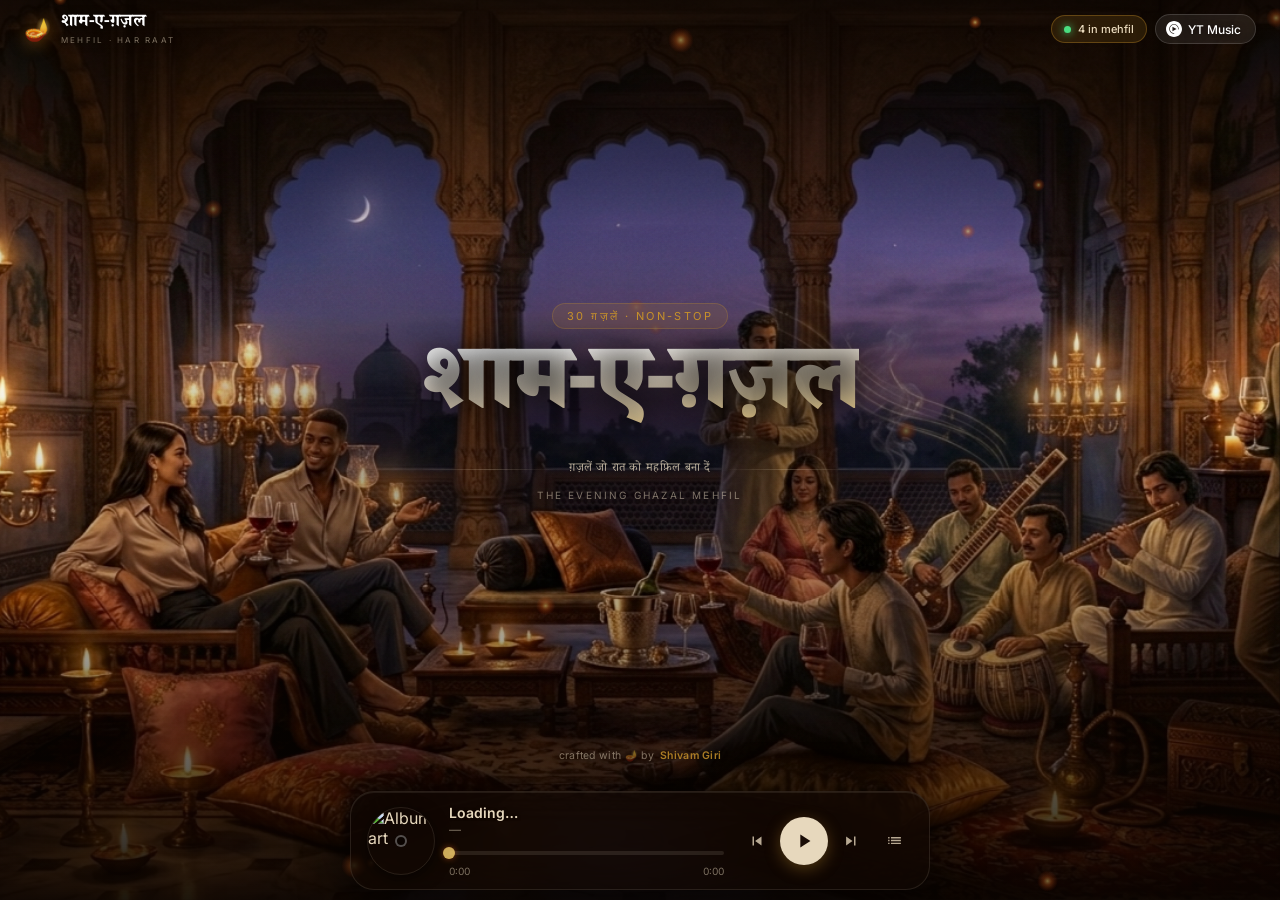
==== commit e8181fc5: "live count and analytics added and optimized" ====
--- a/index.html
+++ b/index.html
@@ -3,20 +3,30 @@
 <head>
   <meta charset="UTF-8" />
   <meta name="viewport" content="width=device-width, initial-scale=1.0, viewport-fit=cover" />
-  <title>Shaam-e-Gazal - Ghazals That Turn the Night Into a Mehfil</title>
-  <meta name="description" content="Shaam-e-Gazal - An intimate evening of ghazals by Jagjit Singh, Pankaj Udhas, Begum Akhtar, Nusrat Fateh Ali Khan and more. Free, no login, pure nostalgia." />
+  <title>Shaam-e-Gazal — Ghazals That Turn the Night Into a Mehfil</title>
+  <meta name="description" content="Shaam-e-Gazal — An intimate evening of ghazals by Jagjit Singh, Pankaj Udhas, Begum Akhtar, Nusrat Fateh Ali Khan and more. Free, no login, pure nostalgia." />
   <meta name="keywords" content="ghazal, hindi ghazal, jagjit singh, pankaj udhas, begum akhtar, nusrat fateh ali khan, hariharan, talat aziz, chitra singh, shaam e gazal, mehfil" />
   <meta name="robots" content="index, follow" />
-  <meta property="og:title" content="Shaam-e-Gazal - Ghazals That Turn the Night Into a Mehfil" />
+
+  <!-- Open Graph / Social -->
+  <meta property="og:title" content="Shaam-e-Gazal — Ghazals That Turn the Night Into a Mehfil" />
   <meta property="og:description" content="An intimate evening of ghazals by Jagjit Singh, Pankaj Udhas, Begum Akhtar, Nusrat Fateh Ali Khan and more." />
   <meta property="og:type" content="website" />
   <meta name="twitter:card" content="summary_large_image" />
+
+  <!-- Performance Preconnects -->
   <link rel="preconnect" href="https://fonts.googleapis.com" />
   <link rel="preconnect" href="https://fonts.gstatic.com" crossorigin />
+  <link rel="preconnect" href="https://i.ytimg.com" />
+  <link rel="dns-prefetch" href="https://i.ytimg.com" />
+  <link rel="dns-prefetch" href="https://www.youtube.com" />
+
+  <!-- Styles & Fonts -->
   <link href="https://fonts.googleapis.com/css2?family=Playfair+Display:ital,wght@0,400;0,700;0,900;1,400;1,700&family=Noto+Serif+Devanagari:wght@300;400;500;600;700;900&family=Inter:wght@300;400;500;600&display=swap" rel="stylesheet" />
   <link rel="stylesheet" href="style.css" />
 </head>
 <body>
+  <!-- Atmospheric Backgrounds -->
   <div class="hero-bg" id="heroBg"></div>
   <svg class="grain-overlay" xmlns="http://www.w3.org/2000/svg" preserveAspectRatio="none" aria-hidden="true">
     <filter id="film-grain">
@@ -33,6 +43,7 @@
   <div class="vignette" aria-hidden="true"></div>
   <canvas id="diyas" aria-hidden="true"></canvas>
 
+  <!-- Site Header -->
   <header class="site-header">
     <div class="header-left animate-rise">
       <div class="logo-icon" aria-hidden="true">🪔</div>
@@ -42,13 +53,18 @@
       </div>
     </div>
     <div class="header-right animate-rise" style="animation-delay:100ms">
+      <div class="live-pill" id="livePill" aria-label="Live listeners in mehfil">
+        <span class="live-dot" aria-hidden="true"></span>
+        <span class="live-count" id="liveCount">1 in mehfil</span>
+      </div>
       <a href="https://music.youtube.com/search?q=gazal+hindi+songs" target="_blank" rel="noopener noreferrer" class="pill-btn" aria-label="Open on YouTube Music">
-        <svg width="16" height="16" viewBox="0 0 24 24" fill="white" aria-hidden="true"><path d="M12 0C5.376 0 0 5.376 0 12s5.376 12 12 12 12-5.376 12-12S18.624 0 12 0zm0 19.104c-3.924 0-7.104-3.18-7.104-7.104S8.076 4.896 12 4.896s7.104 3.18 7.104 7.104-3.18 7.104-7.104 7.104zm0-13.332c-3.432 0-6.228 2.796-6.228 6.228S8.568 18.228 12 18.228s6.228-2.796 6.228-6.228S15.432 5.772 12 5.772zM9.684 15.54V8.46L15.816 12l-6.132 3.54z"/></svg>
+        <svg width="16" height="16" viewBox="0 0 24 24" fill="white" aria-hidden="true"><path d="M12 0C5.376 0 0 5.376 0 12s5.376 12 12 12 12-5.376 12-12S18.624 0 12 0zm0 19.104c-3.924 0-7.104-3.18-7.104-7.104S8.076 4.896 12 4.896s7.104 3.18 7.104 7.104zm0-13.332c-3.432 0-6.228 2.796-6.228 6.228S8.568 18.228 12 18.228s6.228-2.796 6.228-6.228S15.432 5.772 12 5.772zM9.684 15.54V8.46L15.816 12l-6.132 3.54z"/></svg>
         <span class="pill-label">YT Music</span>
       </a>
     </div>
   </header>
 
+  <!-- Hero Section -->
   <main class="hero-section" id="main">
     <div class="hero-content">
       <p class="track-badge animate-rise" style="animation-delay:160ms" id="trackBadge">30 ग़ज़लें · non-stop</p>
@@ -62,6 +78,7 @@
     </div>
   </main>
 
+  <!-- Tracklist Panel -->
   <div class="tracklist-panel" id="tracklistPanel" aria-hidden="true">
     <div class="tracklist-inner">
       <div class="tracklist-header">
@@ -72,6 +89,7 @@
     </div>
   </div>
 
+  <!-- Player Card -->
   <div class="player-wrap">
     <div class="player-card" id="playerCard">
       <div class="vinyl-wrap" id="vinylWrap">
@@ -114,28 +132,17 @@
     </div>
   </div>
 
-  <!--
-    ytPlayer: must NOT be display:none (YouTube won't mount).
-    Use a real size hidden off-screen. 200x112 = standard 16:9 minimum.
-  -->
-  <div
-    id="ytPlayer"
-    style="position:fixed;top:-9999px;left:-9999px;width:200px;height:112px;pointer-events:none;"
-    aria-hidden="true"
-  ></div>
+  <!-- Offscreen YouTube Player Container -->
+  <div id="ytPlayer" style="position:fixed;top:-9999px;left:-9999px;width:200px;height:112px;pointer-events:none;" aria-hidden="true"></div>
 
-  <!-- Creator credit -->
+  <!-- Creator Credit -->
   <footer class="creator-footer" aria-label="Creator credit">
     <span>crafted with 🪔 by</span>
     <a href="https://github.com/shivam-giri" target="_blank" rel="noopener noreferrer" class="creator-name">Shivam Giri</a>
   </footer>
-  <!-- Load app.js first so onYouTubeIframeAPIReady is defined BEFORE YouTube API fires -->
+
+  <!-- App Scripts -->
   <script src="app.js"></script>
-  <!-- YouTube API loads last — callback already defined above -->
-  <script src="https://www.youtube.com/iframe_api"></script>
+  <script src="https://www.youtube.com/iframe_api" async></script>
 </body>
 </html>
-
-
-
-
--- a/style.css
+++ b/style.css
@@ -1,10 +1,9 @@
 ﻿/* ============================================================
    SHAAM-E-GAZAL — style.css
-   A candlelit mehfil for ghazal lovers
-   Mobile-First & Fully Responsive Design System
+   Optimized Design System & Responsive Layout
    ============================================================ */
 
-/* ── Root Tokens ─────────────────────────────────────────── */
+/* ── 1. Root Tokens & Variables ──────────────────────────── */
 :root {
   --dusk:        #100806;
   --dusk-mid:    #1a0d07;
@@ -30,7 +29,7 @@
   --safe-right:  env(safe-area-inset-right, 0px);
 }
 
-/* ── Reset & Base ────────────────────────────────────────── */
+/* ── 2. Reset & Base ─────────────────────────────────────── */
 *, *::before, *::after {
   box-sizing: border-box;
   margin: 0;
@@ -46,7 +45,7 @@
 }
 
 body {
-  min-height: 100%;
+  min-height: 100vh;
   min-height: 100dvh;
   font-family: 'Inter', system-ui, -apple-system, BlinkMacSystemFont, "Segoe UI", Roboto, sans-serif;
   background: var(--dusk);
@@ -55,7 +54,7 @@
   overscroll-behavior-y: none;
 }
 
-/* ── Background & Atmospheric Layers ─────────────────────── */
+/* ── 3. Background Layers ────────────────────────────────── */
 .hero-bg {
   position: fixed; inset: 0; z-index: -30;
   background: url('new-bg.png') center center / cover no-repeat;
@@ -78,13 +77,12 @@
     linear-gradient(to top,    rgba(10,4,1,0.92) 0%, rgba(10,4,1,0.35) 30%, rgba(10,4,1,0) 60%);
 }
 
-/* ── Diya Particle Canvas ────────────────────────────────── */
 #diyas {
   position: fixed; inset: 0; z-index: -15;
   pointer-events: none;
 }
 
-/* ── Keyframes ───────────────────────────────────────────── */
+/* ── 4. Animations ───────────────────────────────────────── */
 @keyframes rise {
   from { opacity: 0; transform: translateY(18px); }
   to   { opacity: 1; transform: translateY(0); }
@@ -92,22 +90,25 @@
 @keyframes spin {
   to { transform: rotate(360deg); }
 }
+@keyframes pulse-green {
+  0%, 100% { transform: scale(1); opacity: 1; box-shadow: 0 0 6px #4ade80; }
+  50% { transform: scale(1.25); opacity: 0.5; box-shadow: 0 0 12px #4ade80; }
+}
 
 .animate-rise {
   opacity: 0;
   animation: rise 0.7s cubic-bezier(0.22, 0.61, 0.36, 1) forwards;
 }
 
-/* ── Header ──────────────────────────────────────────────── */
+/* ── 5. Site Header & Live Badge ─────────────────────────── */
 .site-header {
   position: fixed;
-  inset-inline: 0;
-  top: 0;
+  inset-inline: 0; top: 0;
   z-index: 30;
   display: flex;
   align-items: center;
   justify-content: space-between;
-  gap: 12px;
+  gap: 10px;
   padding: calc(14px + var(--safe-top)) calc(16px + var(--safe-right)) 12px calc(16px + var(--safe-left));
   pointer-events: none;
 }
@@ -155,6 +156,34 @@
   gap: 8px;
 }
 
+/* Live Badge */
+.live-pill {
+  display: inline-flex;
+  align-items: center;
+  gap: 7px;
+  padding: 6px 12px;
+  border-radius: 999px;
+  font-size: 11px;
+  font-weight: 500;
+  color: var(--white-90);
+  background: rgba(200, 146, 42, 0.15);
+  border: 1px solid rgba(200, 146, 42, 0.35);
+  backdrop-filter: blur(12px);
+  -webkit-backdrop-filter: blur(12px);
+  white-space: nowrap;
+}
+
+.live-dot {
+  width: 7px;
+  height: 7px;
+  border-radius: 50%;
+  background: #4ade80;
+  box-shadow: 0 0 8px #4ade80;
+  animation: pulse-green 2s infinite ease-in-out;
+  flex-shrink: 0;
+}
+
+/* Pill Button */
 .pill-btn {
   display: inline-flex;
   align-items: center;
@@ -184,7 +213,7 @@
   .site-header { padding-inline: calc(24px + var(--safe-right)); }
 }
 
-/* ── Hero Section ────────────────────────────────────────── */
+/* ── 6. Hero Section ─────────────────────────────────────── */
 .hero-section {
   position: relative;
   min-height: 100vh;
@@ -201,9 +230,10 @@
   align-items: center;
   text-align: center;
   position: relative;
-}
-
-/* Radial glow behind text */
+  width: 100%;
+  max-width: 720px;
+}
+
 .hero-content::before {
   content: '';
   position: absolute;
@@ -276,7 +306,7 @@
   text-shadow: 0 1px 10px rgba(10,4,1,0.8);
 }
 
-/* ── Tracklist Panel ─────────────────────────────────────── */
+/* ── 7. Tracklist Drawer ─────────────────────────────────── */
 .tracklist-panel {
   position: fixed;
   inset-inline: 0;
@@ -342,9 +372,6 @@
   scrollbar-color: var(--white-10) transparent;
   -webkit-overflow-scrolling: touch;
 }
-.tracklist::-webkit-scrollbar { width: 4px; }
-.tracklist::-webkit-scrollbar-track { background: transparent; }
-.tracklist::-webkit-scrollbar-thumb { background: var(--white-20); border-radius: 4px; }
 
 .tracklist li button {
   width: 100%;
@@ -364,9 +391,7 @@
 }
 .tracklist li button:hover { background: var(--white-08); }
 .tracklist li button:active { background: rgba(200,146,42,0.18); }
-.tracklist li button.active {
-  background: rgba(200,146,42,0.14);
-}
+.tracklist li button.active { background: rgba(200,146,42,0.14); }
 
 .tl-num {
   width: 22px;
@@ -410,7 +435,6 @@
   white-space: nowrap;
   overflow: hidden;
   text-overflow: ellipsis;
-  transition: color 0.2s;
 }
 .tl-artist {
   display: block;
@@ -423,11 +447,10 @@
 }
 button.active .tl-name { color: var(--amber-soft); }
 
-/* ── Player Fixed Wrapper ────────────────────────────────── */
+/* ── 8. Player Controls & Vinyl ─────────────────────────── */
 .player-wrap {
   position: fixed;
-  inset-inline: 0;
-  bottom: 0;
+  inset-inline: 0; bottom: 0;
   z-index: 25;
   display: flex;
   justify-content: center;
@@ -453,7 +476,6 @@
     inset 0 1px 0 rgba(255,240,210,0.08);
 }
 
-/* ── Vinyl Artwork ───────────────────────────────────────── */
 .vinyl-wrap {
   flex-shrink: 0;
   width: 56px; height: 56px;
@@ -485,7 +507,6 @@
   transform: translate(-50%,-50%);
 }
 
-/* ── Track Info & Seek Bar ───────────────────────────────── */
 .track-info {
   flex: 1;
   min-width: 0;
@@ -542,7 +563,7 @@
   border-radius: 50%;
   background: var(--gold);
   box-shadow: 0 0 6px var(--ember-glow);
-  opacity: 0.85; /* Visible for mobile touch feedback */
+  opacity: 0.85;
   transition: opacity 0.15s, left 0.25s linear;
   pointer-events: none;
 }
@@ -558,7 +579,6 @@
   font-variant-numeric: tabular-nums;
 }
 
-/* ── Player Controls ─────────────────────────────────────── */
 .controls {
   display: flex;
   align-items: center;
@@ -592,11 +612,45 @@
 
 .list-btn { margin-left: 1px; }
 
-/* ── Larger Screen Tweaks (Desktop & Tablet >= 520px) ───── */
+/* ── 9. Creator Footer ───────────────────────────────────── */
+.creator-footer {
+  position: fixed;
+  bottom: calc(var(--player-h) + 2px + var(--safe-bottom));
+  left: 50%;
+  transform: translateX(-50%);
+  z-index: 15;
+  display: flex;
+  align-items: center;
+  gap: 6px;
+  font-size: 10.5px;
+  color: var(--white-45);
+  white-space: nowrap;
+  pointer-events: none;
+  letter-spacing: 0.03em;
+  text-shadow: 0 1px 6px rgba(0,0,0,0.8);
+  transition: opacity 0.3s;
+}
+
+.creator-name {
+  font-weight: 600;
+  color: var(--amber-soft);
+  text-decoration: none;
+  pointer-events: auto;
+  transition: color 0.2s, opacity 0.2s;
+}
+.creator-name:hover {
+  color: var(--gold);
+  opacity: 1;
+}
+
+.tracklist-panel.open ~ .creator-footer {
+  opacity: 0;
+  pointer-events: none;
+}
+
+/* ── 10. Media Queries ───────────────────────────────────── */
 @media (min-width: 520px) {
-  :root {
-    --player-h: 136px;
-  }
+  :root { --player-h: 136px; }
   .vinyl-wrap { width: 68px; height: 68px; }
   .player-card { padding: 12px 16px; gap: 14px; border-radius: 24px; }
   .track-name { font-size: 14px; }
@@ -606,44 +660,7 @@
   .ctrl-btn.lg { width: 48px; height: 48px; }
 }
 
-/* ── Creator Footer ──────────────────────────────────────── */
-.creator-footer {
-  position: fixed;
-  bottom: calc(var(--player-h) + 2px + var(--safe-bottom));
-  left: 50%;
-  transform: translateX(-50%);
-  z-index: 15;
-  display: flex;
-  align-items: center;
-  gap: 6px;
-  font-size: 10.5px;
-  color: var(--white-45);
-  white-space: nowrap;
-  pointer-events: none;
-  letter-spacing: 0.03em;
-  text-shadow: 0 1px 6px rgba(0,0,0,0.8);
-  transition: opacity 0.3s;
-}
-
-.creator-name {
-  font-weight: 600;
-  color: var(--amber-soft);
-  text-decoration: none;
-  pointer-events: auto;
-  transition: color 0.2s, opacity 0.2s;
-}
-.creator-name:hover {
-  color: var(--gold);
-  opacity: 1;
-}
-
-/* Hide creator footer when tracklist is open on small mobile screens */
-.tracklist-panel.open ~ .creator-footer {
-  opacity: 0;
-  pointer-events: none;
-}
-
-/* ── Focus & Global Scrollbar ────────────────────────────── */
+/* ── Global Scrollbar & Focus ────────────────────────────── */
 :focus-visible {
   outline: 2px solid var(--amber);
   outline-offset: 2px;
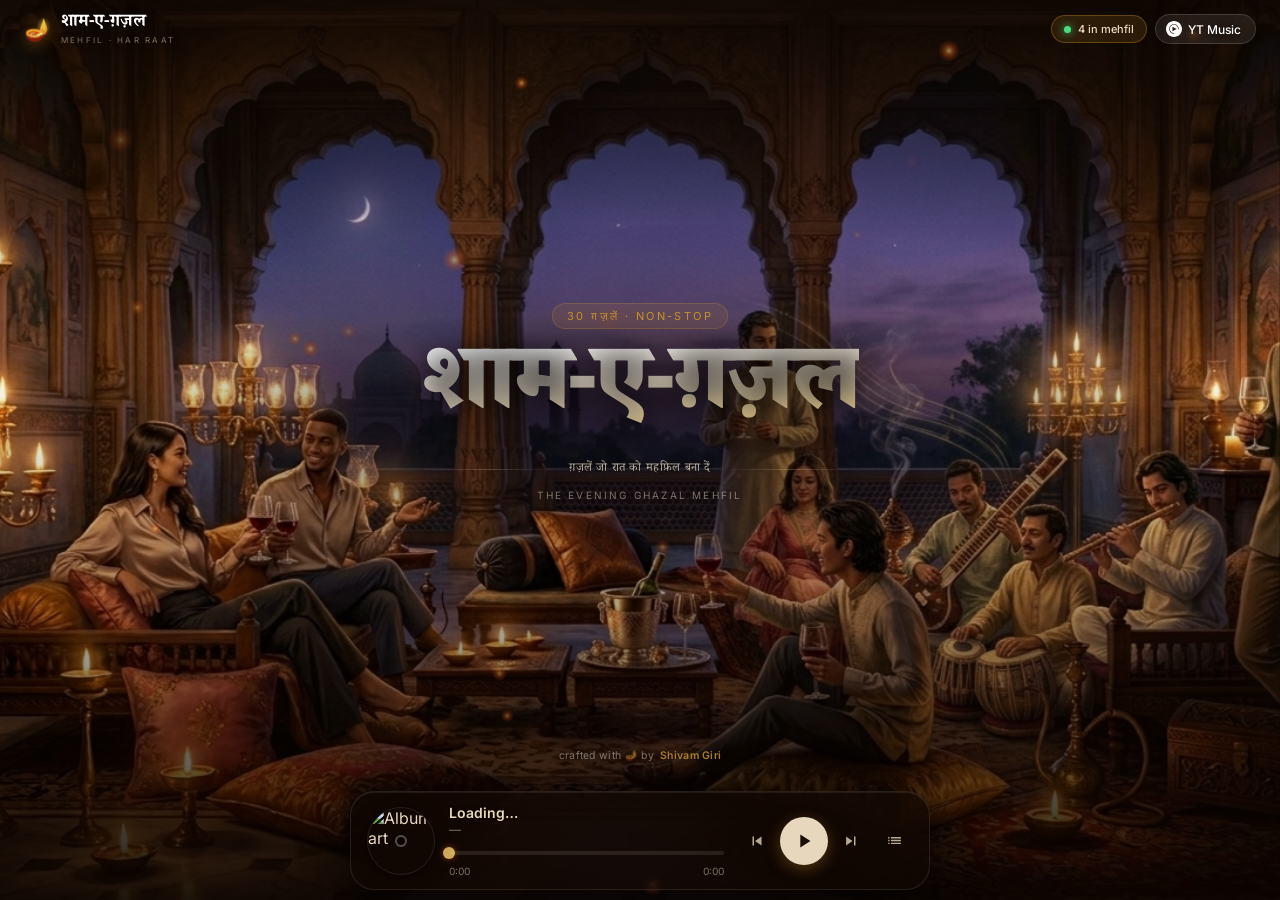
==== commit 82837776: "AEO schema added" ====
--- a/index.html
+++ b/index.html
@@ -8,11 +8,111 @@
   <meta name="keywords" content="ghazal, hindi ghazal, jagjit singh, pankaj udhas, begum akhtar, nusrat fateh ali khan, hariharan, talat aziz, chitra singh, shaam e gazal, mehfil" />
   <meta name="robots" content="index, follow" />
 
+  <!-- Canonical URL -->
+  <link rel="canonical" href="https://sham-e-gazal.netlify.app/" />
+
+  <!-- Author & Date Signals -->
+  <meta name="author" content="Shivam Giri" />
+  <meta name="publisher" content="Shivam Giri" />
+  <meta name="date" content="2026-08-13" />
+  <meta property="article:published_time" content="2026-08-13T00:00:00+00:00" />
+  <meta property="article:modified_time" content="2026-08-13T00:00:00+00:00" />
+  <meta property="article:author" content="https://github.com/shivam-giri" />
+
   <!-- Open Graph / Social -->
   <meta property="og:title" content="Shaam-e-Gazal — Ghazals That Turn the Night Into a Mehfil" />
   <meta property="og:description" content="An intimate evening of ghazals by Jagjit Singh, Pankaj Udhas, Begum Akhtar, Nusrat Fateh Ali Khan and more." />
   <meta property="og:type" content="website" />
+  <meta property="og:url" content="https://sham-e-gazal.netlify.app/" />
   <meta name="twitter:card" content="summary_large_image" />
+
+  <!-- Multi-Schema JSON-LD Structured Data (WebSite + WebPage + FAQPage + HowTo) -->
+  <script type="application/ld+json">
+  {
+    "@context": "https://schema.org",
+    "@graph": [
+      {
+        "@type": "WebSite",
+        "@id": "https://sham-e-gazal.netlify.app/#website",
+        "url": "https://sham-e-gazal.netlify.app/",
+        "name": "Shaam-e-Gazal",
+        "description": "An intimate evening of ghazals by Jagjit Singh, Pankaj Udhas, Begum Akhtar, Nusrat Fateh Ali Khan and more.",
+        "publisher": {
+          "@type": "Person",
+          "name": "Shivam Giri",
+          "url": "https://github.com/shivam-giri"
+        }
+      },
+      {
+        "@type": "WebPage",
+        "@id": "https://sham-e-gazal.netlify.app/#webpage",
+        "url": "https://sham-e-gazal.netlify.app/",
+        "name": "Shaam-e-Gazal — Ghazals That Turn the Night Into a Mehfil",
+        "datePublished": "2026-08-13T00:00:00+00:00",
+        "dateModified": "2026-08-13T00:00:00+00:00",
+        "author": {
+          "@type": "Person",
+          "name": "Shivam Giri",
+          "url": "https://github.com/shivam-giri"
+        }
+      },
+      {
+        "@type": "FAQPage",
+        "mainEntity": [
+          {
+            "@type": "Question",
+            "name": "What is Shaam-e-Gazal?",
+            "acceptedAnswer": {
+              "@type": "Answer",
+              "text": "Shaam-e-Gazal is an intimate online mehfil streaming iconic Urdu and Hindi ghazals by legendary artists."
+            }
+          },
+          {
+            "@type": "Question",
+            "name": "Who are the featured ghazal singers?",
+            "acceptedAnswer": {
+              "@type": "Answer",
+              "text": "The playlist features Jagjit Singh, Chitra Singh, Pankaj Udhas, Begum Akhtar, Nusrat Fateh Ali Khan, Ghulam Ali, Talat Aziz, Hariharan, and Mehdi Hassan."
+            }
+          },
+          {
+            "@type": "Question",
+            "name": "Is Shaam-e-Gazal free to listen to?",
+            "acceptedAnswer": {
+              "@type": "Answer",
+              "text": "Yes, Shaam-e-Gazal is 100% free with no login or subscription required."
+            }
+          }
+        ]
+      },
+      {
+        "@type": "HowTo",
+        "name": "How to Listen to Shaam-e-Gazal Mehfil",
+        "description": "Follow these simple steps to enjoy continuous ghazals.",
+        "step": [
+          {
+            "@type": "HowToStep",
+            "position": 1,
+            "name": "Open Shaam-e-Gazal",
+            "text": "Visit https://sham-e-gazal.netlify.app in any web browser."
+          },
+          {
+            "@type": "HowToStep",
+            "position": 2,
+            "name": "Press Play",
+            "text": "Click the central Play button on the floating player card."
+          },
+          {
+            "@type": "HowToStep",
+            "position": 3,
+            "name": "Browse Playlist",
+            "text": "Click the tracklist icon to view and select from 30 ghazals."
+          }
+        ]
+      }
+    ]
+  }
+  </script>
 
   <!-- Performance Preconnects -->
   <link rel="preconnect" href="https://fonts.googleapis.com" />
@@ -75,6 +175,31 @@
         <span class="divider-line"></span>
       </div>
       <p class="hero-sub animate-rise" style="animation-delay:440ms">The Evening Ghazal Mehfil</p>
+
+      <!-- Semantic SEO Content (FAQ & HowTo Signals for Crawlers) -->
+      <section class="seo-content sr-only-seo" aria-label="About Shaam-e-Gazal, FAQ and Guide">
+        <article>
+          <h2>About Shaam-e-Gazal</h2>
+          <p>Created by Shivam Giri on August 13, 2026. Shaam-e-Gazal is a dedicated continuous online ghazal player bringing together timeless classics by Jagjit Singh, Pankaj Udhas, Begum Akhtar, Nusrat Fateh Ali Khan, Ghulam Ali, Talat Aziz, and Mehdi Hassan.</p>
+
+          <h2>Frequently Asked Questions (FAQ)</h2>
+          <dl>
+            <dt>What is Shaam-e-Gazal?</dt>
+            <dd>Shaam-e-Gazal is an intimate online mehfil streaming iconic Urdu and Hindi ghazals by legendary artists.</dd>
+            <dt>Who are the featured ghazal singers?</dt>
+            <dd>The playlist features Jagjit Singh, Chitra Singh, Pankaj Udhas, Begum Akhtar, Nusrat Fateh Ali Khan, Ghulam Ali, Talat Aziz, Hariharan, and Mehdi Hassan.</dd>
+            <dt>Is Shaam-e-Gazal free to listen to?</dt>
+            <dd>Yes, Shaam-e-Gazal is 100% free with no login or subscription required.</dd>
+          </dl>
+
+          <h2>How to Enjoy the Evening Ghazal Mehfil</h2>
+          <ol>
+            <li><strong>Open Shaam-e-Gazal:</strong> Visit https://sham-e-gazal.netlify.app in any web browser.</li>
+            <li><strong>Press Play:</strong> Click the central Play button on the floating player card.</li>
+            <li><strong>Browse Playlist:</strong> Click the tracklist icon to view and select from 30 ghazals.</li>
+          </ol>
+        </article>
+      </section>
     </div>
   </main>
 
--- a/style.css
+++ b/style.css
@@ -669,3 +669,16 @@
 * { scrollbar-width: thin; scrollbar-color: var(--white-10) transparent; }
 *::-webkit-scrollbar { width: 4px; height: 4px; }
 *::-webkit-scrollbar-thumb { background: var(--white-20); border-radius: 4px; }
+
+/* ── Accessible SEO Hidden Content ──────────────────────── */
+.sr-only-seo {
+  position: absolute !important;
+  width: 1px !important;
+  height: 1px !important;
+  padding: 0 !important;
+  margin: -1px !important;
+  overflow: hidden !important;
+  clip: rect(0, 0, 0, 0) !important;
+  white-space: nowrap !important;
+  border: 0 !important;
+}
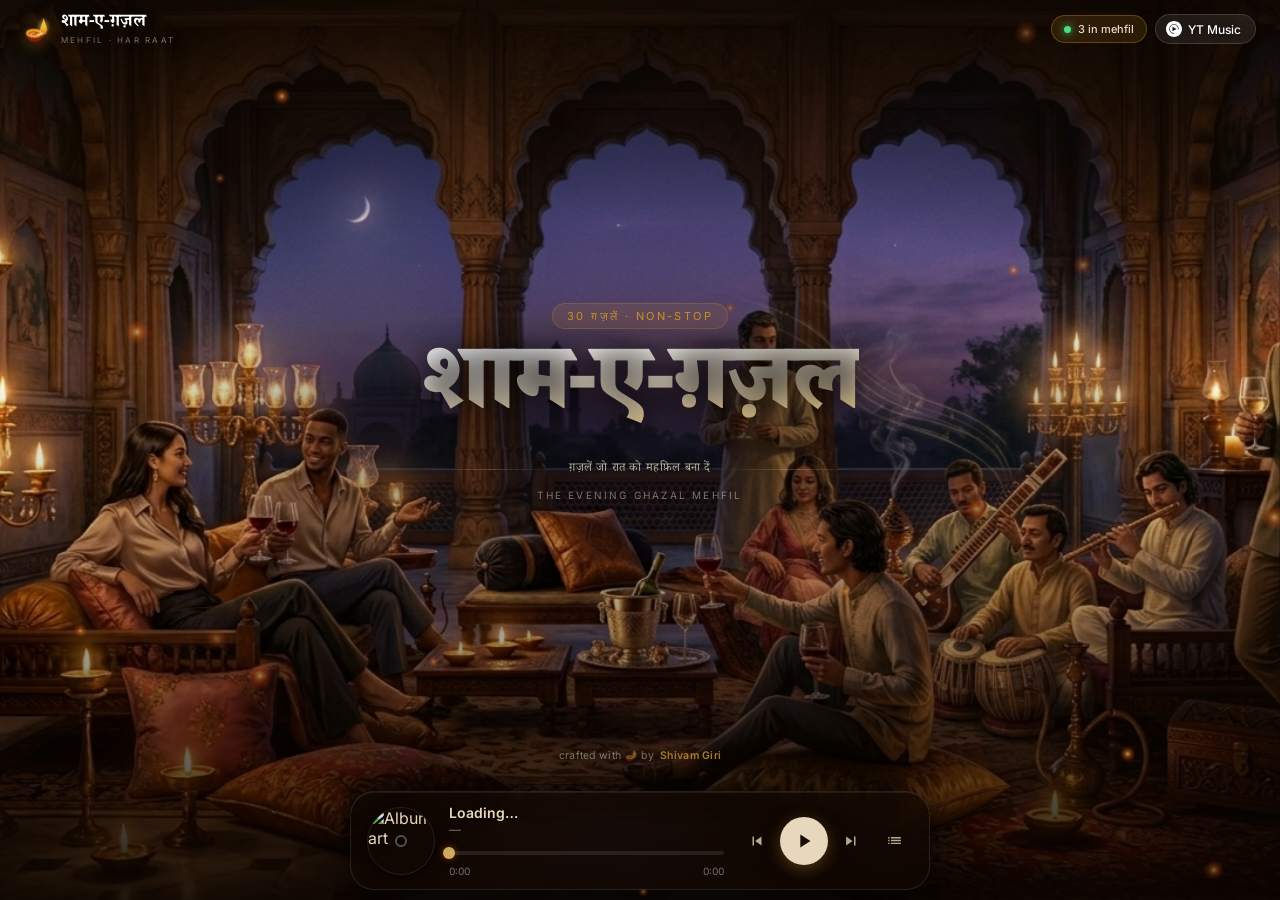
==== commit 4ca87711: "AEO related changes" ====
--- a/index.html
+++ b/index.html
@@ -7,7 +7,7 @@
   <meta name="description" content="Shaam-e-Gazal — An intimate evening of ghazals by Jagjit Singh, Pankaj Udhas, Begum Akhtar, Nusrat Fateh Ali Khan and more. Free, no login, pure nostalgia." />
   <meta name="keywords" content="ghazal, hindi ghazal, jagjit singh, pankaj udhas, begum akhtar, nusrat fateh ali khan, hariharan, talat aziz, chitra singh, shaam e gazal, mehfil" />
   <meta name="robots" content="index, follow" />
-
+  <meta name="google-site-verification" content="l95ecBAHaQ5XpV46iG2zKcyogTz2_jM0i6Y7HFRnFJs" />
   <!-- Canonical URL -->
   <link rel="canonical" href="https://sham-e-gazal.netlify.app/" />
 
@@ -124,6 +124,7 @@
   <!-- Styles & Fonts -->
   <link href="https://fonts.googleapis.com/css2?family=Playfair+Display:ital,wght@0,400;0,700;0,900;1,400;1,700&family=Noto+Serif+Devanagari:wght@300;400;500;600;700;900&family=Inter:wght@300;400;500;600&display=swap" rel="stylesheet" />
   <link rel="stylesheet" href="style.css" />
+  <meta name="msvalidate.01" content="D729C2704F9A51F95BA9323239AD5DF8" />
 </head>
 <body>
   <!-- Atmospheric Backgrounds -->
